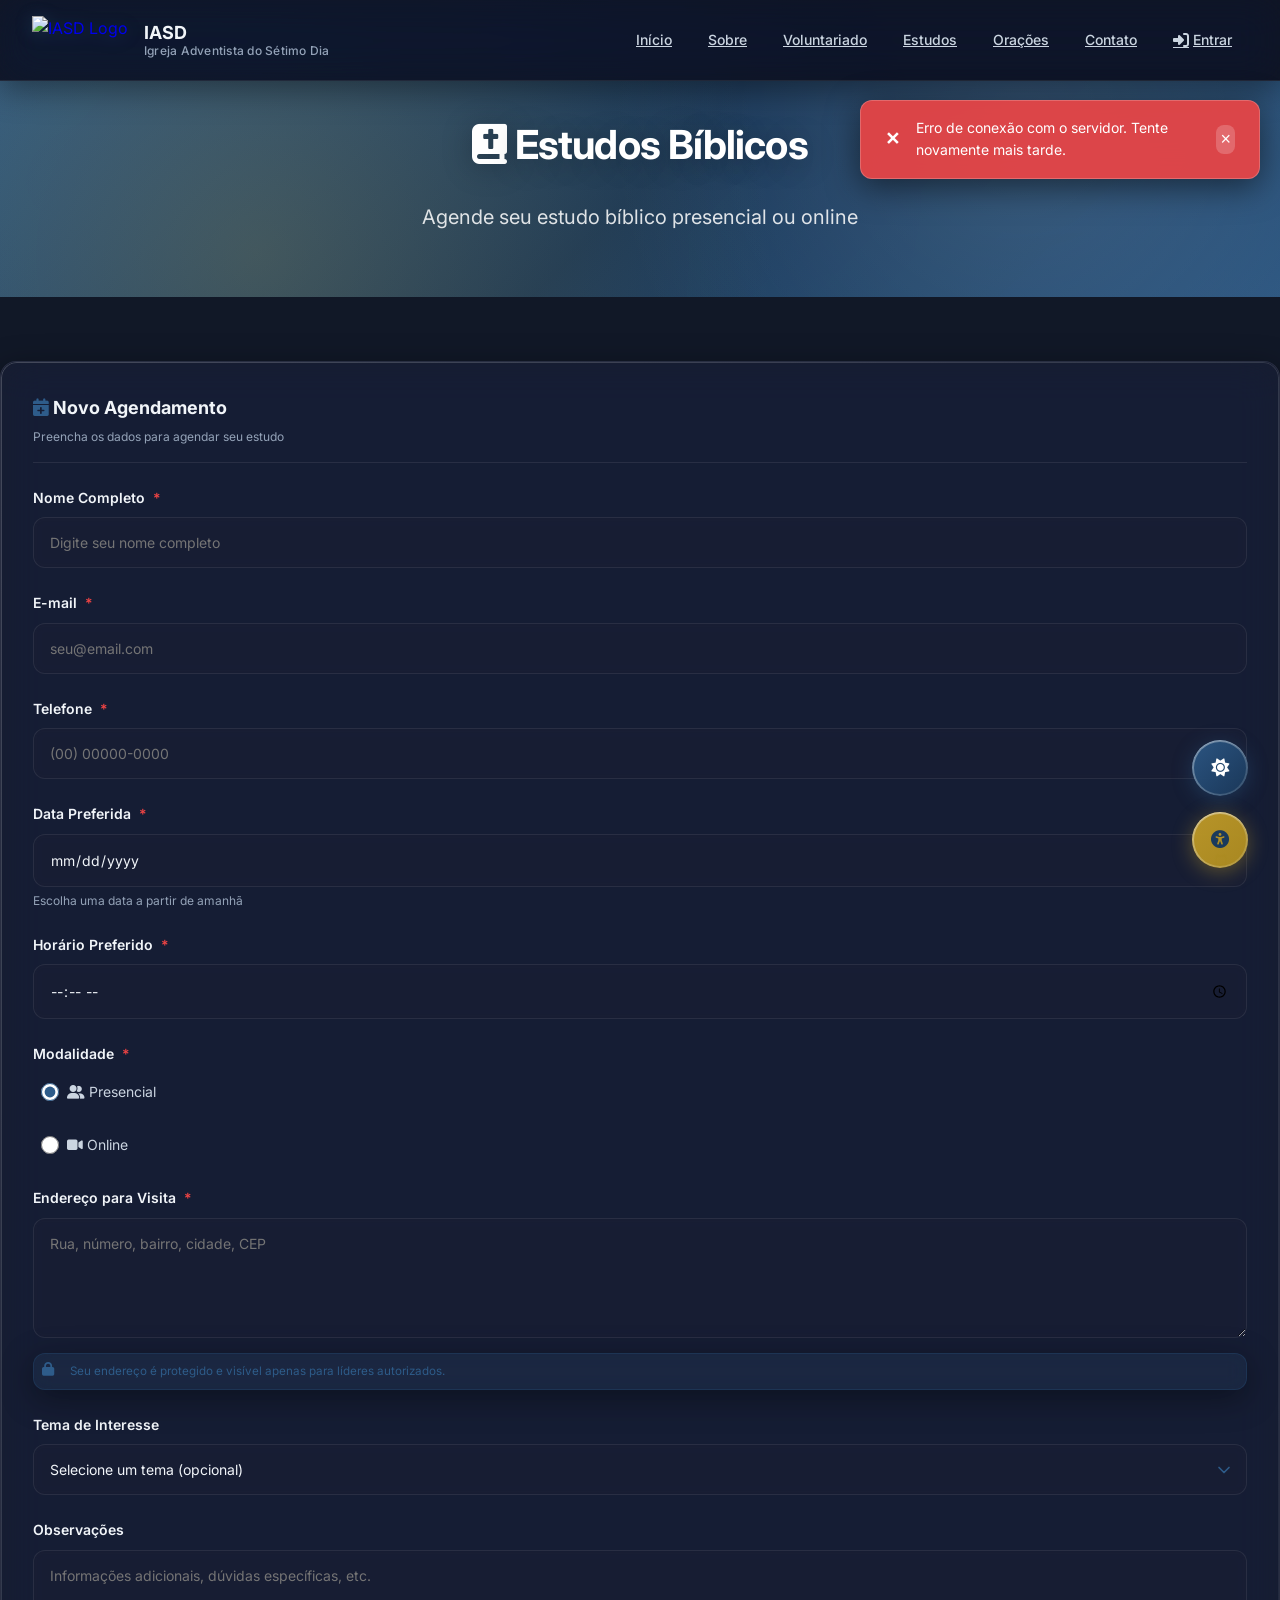
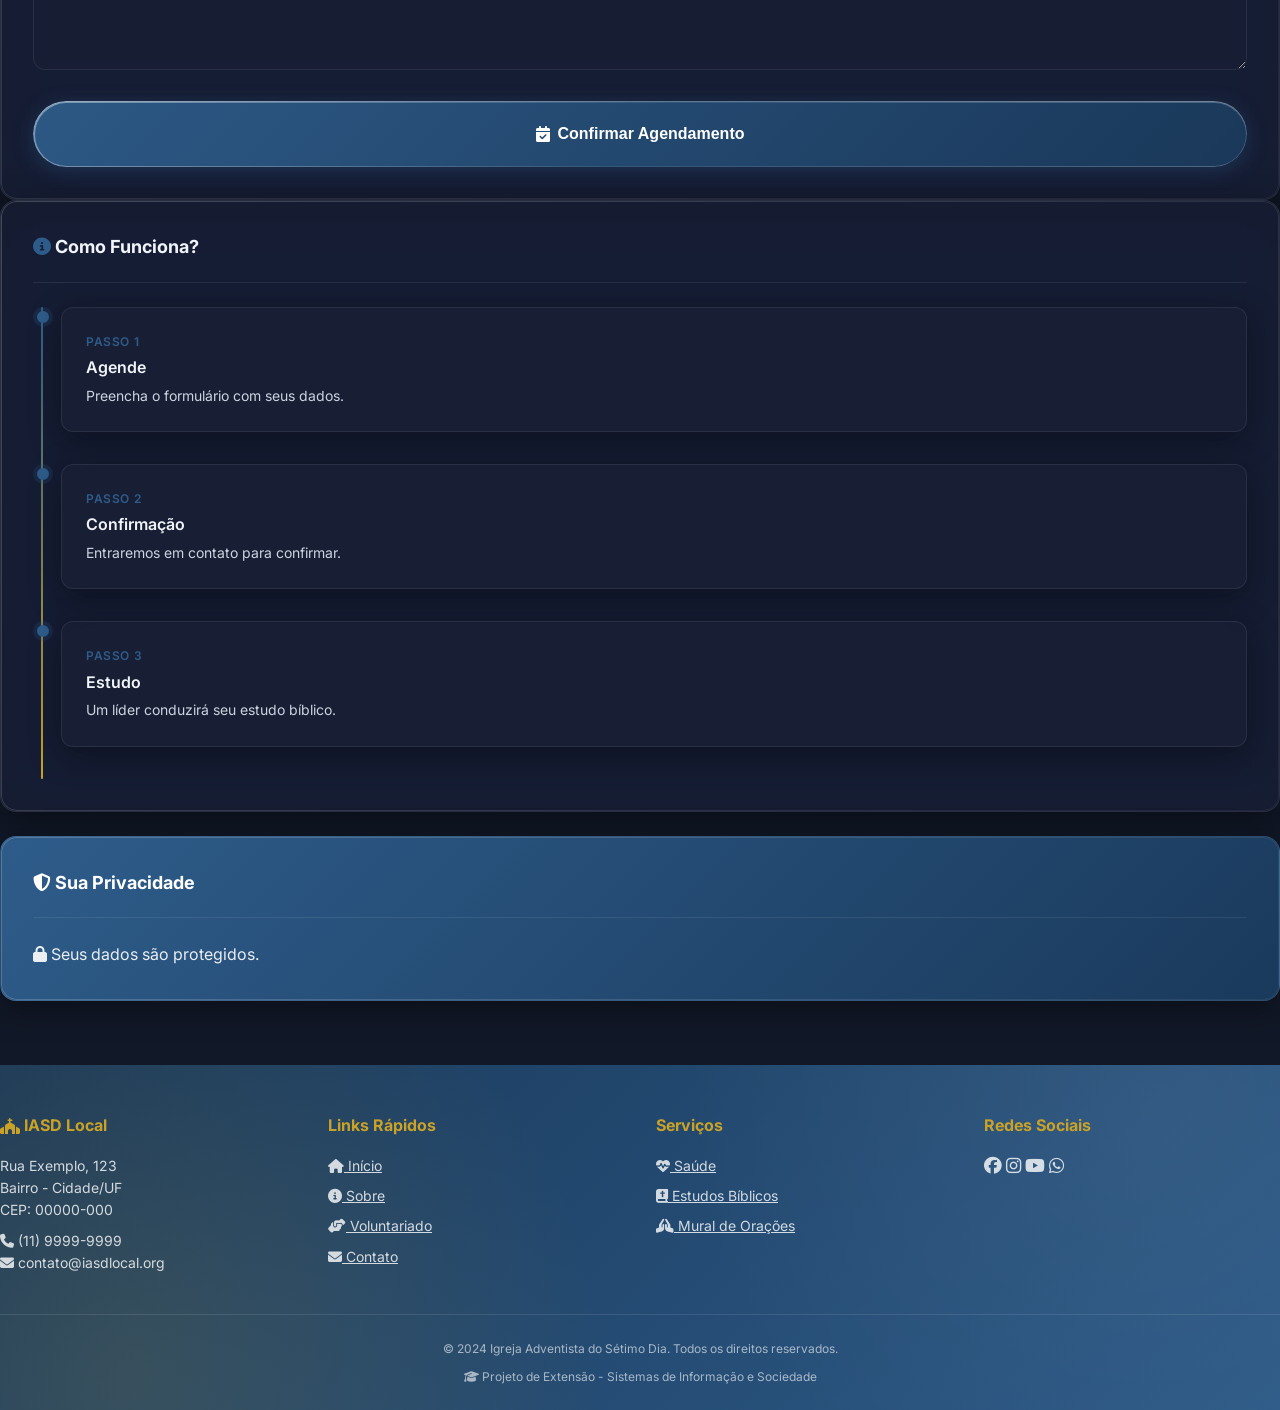
==== agendamento.html @ 2702ea62 "IASDS - Beta v2" ====
<!DOCTYPE html>
<html lang="pt-BR">
<head>
    <meta charset="UTF-8">
    <meta name="viewport" content="width=device-width, initial-scale=1.0">
    <meta name="description" content="Agende seu estudo bíblico na IASD. Escolha data, horário e modalidade (presencial ou online).">
    <title>Agendar Estudo Bíblico | Igreja Adventista do Sétimo Dia</title>
    
    <link rel="preconnect" href="https://fonts.googleapis.com">
    <link rel="preconnect" href="https://fonts.gstatic.com" crossorigin>
    <link href="https://fonts.googleapis.com/css2?family=Inter:wght@400;500;600;700&display=swap" rel="stylesheet">
    <link rel="icon" type="image/png" href="https://static.wikia.nocookie.net/logopedia/images/7/72/IASD_%281997%29.png">
    <link rel="stylesheet" href="css/style.css">
    <link rel="stylesheet" href="css/components.css">
    <link rel="stylesheet" href="https://cdnjs.cloudflare.com/ajax/libs/font-awesome/6.4.0/css/all.min.css">
    <script src="https://cdn.jsdelivr.net/npm/@supabase/supabase-js@2/dist/umd/supabase.min.js"></script>
</head>
<body>
    <!-- BOTÕES FLUTUANTES -->
    <div class="floating-buttons">
        <button class="floating-btn theme-toggle" id="themeToggle" onclick="toggleThemeManual()" data-tooltip="Alternar Tema">
            <i class="fas fa-moon"></i>
            <i class="fas fa-sun"></i>
        </button>
        <button class="floating-btn accessibility-toggle" id="accessibilityToggle" onclick="toggleAccessibility()" data-tooltip="Modo Acessibilidade">
            <i class="fas fa-universal-access"></i>
        </button>
    </div>

    <nav class="navbar" role="navigation" aria-label="Navegação principal">
        <div class="navbar-container">
            <a href="index.html" class="navbar-brand">
                <img src="https://static.wikia.nocookie.net/logopedia/images/7/72/IASD_%281997%29.png" alt="IASD Logo" class="navbar-logo" style="height: 48px; width: auto;">
                <div class="navbar-title">IASD<span>Igreja Adventista do Sétimo Dia</span></div>
            </a>
            <button class="navbar-toggle" onclick="toggleMenu()"><i class="fas fa-bars"></i></button>
            <ul class="navbar-nav" id="navbarNav">
                <li><a href="index.html" class="nav-link">Início</a></li>
                <li><a href="sobre.html" class="nav-link">Sobre</a></li>
                <li><a href="voluntariado.html" class="nav-link">Voluntariado</a></li>
                <li><a href="agendamento.html" class="nav-link">Estudos</a></li>
                <li><a href="oracoes.html" class="nav-link">Orações</a></li>
                <li><a href="contato.html" class="nav-link">Contato</a></li>
                <li id="nav-login"><a href="login.html" class="nav-link"><i class="fas fa-sign-in-alt"></i> Entrar</a></li>
                <li id="nav-user" style="display: none;"><a href="#" class="nav-link" onclick="signOut()"><i class="fas fa-sign-out-alt"></i> Sair</a></li>
            </ul>
        </div>
    </nav>

    <header class="hero" style="padding: var(--spacing-xl) 0;">
        <div class="hero-content">
            <h1 class="hero-title"><i class="fas fa-book-bible"></i> Estudos Bíblicos</h1>
            <p class="hero-subtitle">Agende seu estudo bíblico presencial ou online</p>
        </div>
    </header>

    <section class="section section-alt">
        <div class="container">
            <div class="grid grid-2" style="gap: var(--spacing-2xl);">
                <div class="card">
                    <div class="card-header">
                        <h2 class="card-title"><i class="fas fa-calendar-plus text-primary"></i> Novo Agendamento</h2>
                        <p class="card-subtitle">Preencha os dados para agendar seu estudo</p>
                    </div>
                    <form id="form-agendamento" onsubmit="submitAgendamento(event)">
                        <div class="form-group">
                            <label class="form-label" for="agendamento-nome">Nome Completo <span class="required">*</span></label>
                            <input type="text" id="agendamento-nome" class="form-input" required placeholder="Digite seu nome completo">
                        </div>
                        <div class="form-group">
                            <label class="form-label" for="agendamento-email">E-mail <span class="required">*</span></label>
                            <input type="email" id="agendamento-email" class="form-input" required placeholder="seu@email.com">
                        </div>
                        <div class="form-group">
                            <label class="form-label" for="agendamento-telefone">Telefone <span class="required">*</span></label>
                            <input type="tel" id="agendamento-telefone" class="form-input" required placeholder="(00) 00000-0000" maxlength="15" oninput="this.value = maskTelefone(this.value)">
                        </div>
                        <div class="form-group">
                            <label class="form-label" for="agendamento-data">Data Preferida <span class="required">*</span></label>
                            <input type="date" id="agendamento-data" class="form-input" required>
                            <p class="form-hint">Escolha uma data a partir de amanhã</p>
                        </div>
                        <div class="form-group">
                            <label class="form-label" for="agendamento-horario">Horário Preferido <span class="required">*</span></label>
                            <input type="time" id="agendamento-horario" class="form-input" required>
                        </div>
                        <div class="form-group">
                            <label class="form-label">Modalidade <span class="required">*</span></label>
                            <div class="radio-group radio-group-horizontal">
                                <label class="form-check">
                                    <input type="radio" name="modalidade" value="presencial" class="form-check-input" checked onchange="toggleModalidadeFields()">
                                    <span class="form-check-label"><i class="fas fa-user-friends"></i> Presencial</span>
                                </label>
                                <label class="form-check">
                                    <input type="radio" name="modalidade" value="online" class="form-check-input" onchange="toggleModalidadeFields()">
                                    <span class="form-check-label"><i class="fas fa-video"></i> Online</span>
                                </label>
                            </div>
                        </div>
                        <div id="endereco-field" class="form-group">
                            <label class="form-label" for="agendamento-endereco">Endereço para Visita <span class="required">*</span></label>
                            <textarea id="agendamento-endereco" class="form-textarea" rows="2" placeholder="Rua, número, bairro, cidade, CEP"></textarea>
                            <div class="alert alert-info mt-sm" style="padding: var(--spacing-sm);">
                                <i class="fas fa-lock"></i>
                                <small>Seu endereço é protegido e visível apenas para líderes autorizados.</small>
                            </div>
                        </div>
                        <div id="link-field" class="form-group" style="display: none;">
                            <label class="form-label" for="agendamento-link">Link da Reunião (opcional)</label>
                            <input type="url" id="agendamento-link" class="form-input" placeholder="https://meet.google.com/...">
                            <p class="form-hint">Se não informar, enviaremos o link após confirmar.</p>
                        </div>
                        <div class="form-group">
                            <label class="form-label" for="agendamento-tema">Tema de Interesse</label>
                            <select id="agendamento-tema" class="form-select">
                                <option value="">Selecione um tema (opcional)</option>
                                <option value="profecias">Profecias Bíblicas</option>
                                <option value="vida-jesus">Vida de Jesus</option>
                                <option value="salvacao">Plano de Salvação</option>
                                <option value="santuario">O Santuário</option>
                                <option value="segunda-venida">Segunda Vinda de Cristo</option>
                                <option value="sabado">O Sábado</option>
                                <option value="batismo">Batismo</option>
                                <option value="outro">Outro tema</option>
                            </select>
                        </div>
                        <div class="form-group">
                            <label class="form-label" for="agendamento-observacoes">Observações</label>
                            <textarea id="agendamento-observacoes" class="form-textarea" rows="2" placeholder="Informações adicionais, dúvidas específicas, etc."></textarea>
                        </div>
                        <button type="submit" class="btn btn-primary btn-lg" style="width: 100%;">
                            <i class="fas fa-calendar-check"></i> Confirmar Agendamento
                        </button>
                    </form>
                </div>
                
                <div>
                    <div class="card mb-lg">
                        <div class="card-header">
                            <h3 class="card-title"><i class="fas fa-info-circle text-primary"></i> Como Funciona?</h3>
                        </div>
                        <div class="timeline">
                            <div class="timeline-item active">
                                <div class="timeline-content">
                                    <div class="timeline-date">Passo 1</div>
                                    <h4 class="timeline-title">Agende</h4>
                                    <p class="timeline-description">Preencha o formulário com seus dados.</p>
                                </div>
                            </div>
                            <div class="timeline-item active">
                                <div class="timeline-content">
                                    <div class="timeline-date">Passo 2</div>
                                    <h4 class="timeline-title">Confirmação</h4>
                                    <p class="timeline-description">Entraremos em contato para confirmar.</p>
                                </div>
                            </div>
                            <div class="timeline-item active">
                                <div class="timeline-content">
                                    <div class="timeline-date">Passo 3</div>
                                    <h4 class="timeline-title">Estudo</h4>
                                    <p class="timeline-description">Um líder conduzirá seu estudo bíblico.</p>
                                </div>
                            </div>
                        </div>
                    </div>
                    
                    <div class="card" style="background: linear-gradient(135deg, var(--iasd-primary), var(--iasd-secondary)); color: white;">
                        <div class="card-header">
                            <h3 class="card-title" style="color: white;"><i class="fas fa-shield-alt"></i> Sua Privacidade</h3>
                        </div>
                        <p style="color: rgba(255,255,255,0.9);"><i class="fas fa-lock"></i> Seus dados são protegidos.</p>
                    </div>
                </div>
            </div>
        </div>
    </section>

    <footer class="footer">
        <div class="container">
            <div class="footer-content">
                <div class="footer-section">
                    <h4><i class="fas fa-church"></i> IASD Local</h4>
                    <p>Rua Exemplo, 123<br>Bairro - Cidade/UF<br>CEP: 00000-000</p>
                    <p><i class="fas fa-phone"></i> (11) 9999-9999<br><i class="fas fa-envelope"></i> contato@iasdlocal.org</p>
                </div>
                <div class="footer-section">
                    <h4>Links Rápidos</h4>
                    <p><a href="index.html"><i class="fas fa-home"></i> Início</a></p>
                    <p><a href="sobre.html"><i class="fas fa-info-circle"></i> Sobre</a></p>
                    <p><a href="voluntariado.html"><i class="fas fa-hands-helping"></i> Voluntariado</a></p>
                    <p><a href="contato.html"><i class="fas fa-envelope"></i> Contato</a></p>
                </div>
                <div class="footer-section">
                    <h4>Serviços</h4>
                    <p><a href="voluntariado.html#saude"><i class="fas fa-heartbeat"></i> Saúde</a></p>
                    <p><a href="agendamento.html"><i class="fas fa-book-bible"></i> Estudos Bíblicos</a></p>
                    <p><a href="oracoes.html"><i class="fas fa-praying-hands"></i> Mural de Orações</a></p>
                </div>
                <div class="footer-section">
                    <h4>Redes Sociais</h4>
                    <p>
                        <a href="#" aria-label="Facebook"><i class="fab fa-facebook fa-lg"></i></a>
                        <a href="#" aria-label="Instagram"><i class="fab fa-instagram fa-lg"></i></a>
                        <a href="#" aria-label="YouTube"><i class="fab fa-youtube fa-lg"></i></a>
                        <a href="#" aria-label="WhatsApp"><i class="fab fa-whatsapp fa-lg"></i></a>
                    </p>
                </div>
            </div>
            <div class="footer-bottom">
                <p>&copy; 2024 Igreja Adventista do Sétimo Dia. Todos os direitos reservados.</p>
                <p style="margin-top: var(--spacing-sm);"><i class="fas fa-graduation-cap"></i> Projeto de Extensão - Sistemas de Informação e Sociedade</p>
            </div>
        </div>
    </footer>

    <script src="js/supabase-client.js"></script>
    <script>
        const RECIFE_LAT = -8.0476;
        
        function getSunTimes(date = new Date()) {
            const dayOfYear = Math.floor((date - new Date(date.getFullYear(), 0, 0)) / 1000 / 60 / 60 / 24);
            const declination = 23.45 * Math.sin((360 * (284 + dayOfYear) / 365) * Math.PI / 180);
            const hourAngle = Math.acos(-Math.tan(RECIFE_LAT * Math.PI / 180) * Math.tan(declination * Math.PI / 180));
            const sunriseUTC = 12 - (hourAngle * 180 / Math.PI) / 15;
            const sunsetUTC = 12 + (hourAngle * 180 / Math.PI) / 15;
            const sunrise = new Date(date);
            sunrise.setHours(sunriseUTC - 3, 0, 0, 0);
            const sunset = new Date(date);
            sunset.setHours(sunsetUTC - 3, 0, 0, 0);
            return { sunrise, sunset };
        }
        
        function isNightInRecife() {
            const now = new Date();
            const { sunrise, sunset } = getSunTimes(now);
            const sunriseMargin = new Date(sunrise.getTime() - 30 * 60000);
            const sunsetMargin = new Date(sunset.getTime() + 30 * 60000);
            return now < sunriseMargin || now > sunsetMargin;
        }
        
        function applyTheme(theme) {
            if (theme === 'dark') {
                document.documentElement.setAttribute('data-theme', 'dark');
            } else {
                document.documentElement.removeAttribute('data-theme');
            }
        }
        
        function checkAutoTheme() {
            const savedTheme = localStorage.getItem('theme');
            const manualOverride = localStorage.getItem('themeManualOverride');
            if (!manualOverride || manualOverride === 'false') {
                applyTheme(isNightInRecife() ? 'dark' : 'light');
            } else {
                applyTheme(savedTheme);
            }
        }
        
        function toggleThemeManual() {
            const currentTheme = document.documentElement.getAttribute('data-theme');
            const newTheme = currentTheme === 'dark' ? 'light' : 'dark';
            applyTheme(newTheme);
            localStorage.setItem('theme', newTheme);
            localStorage.setItem('themeManualOverride', 'true');
            showNotification(`Tema ${newTheme === 'dark' ? 'escuro' : 'claro'} ativado`, 'info');
        }
        
        function toggleAccessibility() {
            const body = document.body;
            const btn = document.getElementById('accessibilityToggle');
            const isEnabled = body.classList.toggle('accessibility-mode');
            localStorage.setItem('accessibilityMode', isEnabled ? 'enabled' : 'disabled');
            if (isEnabled) {
                btn.classList.add('active');
                btn.setAttribute('data-tooltip', 'Desativar Acessibilidade');
                showNotification('Modo de acessibilidade ativado!', 'success');
            } else {
                btn.classList.remove('active');
                btn.setAttribute('data-tooltip', 'Ativar Acessibilidade');
                showNotification('Modo de acessibilidade desativado.', 'info');
            }
        }
        
        function toggleMenu() {
            const nav = document.getElementById('navbarNav');
            nav.classList.toggle('active');
        }
        
        function toggleModalidadeFields() {
            const modalidade = document.querySelector('input[name="modalidade"]:checked').value;
            const enderecoField = document.getElementById('endereco-field');
            const linkField = document.getElementById('link-field');
            if (modalidade === 'presencial') {
                enderecoField.style.display = 'block';
                linkField.style.display = 'none';
                document.getElementById('agendamento-endereco').required = true;
            } else {
                enderecoField.style.display = 'none';
                linkField.style.display = 'block';
                document.getElementById('agendamento-endereco').required = false;
            }
        }
        
        document.addEventListener('DOMContentLoaded', () => {
            checkAutoTheme();
            setInterval(checkAutoTheme, 60000);
            if (localStorage.getItem('accessibilityMode') === 'enabled') {
                document.body.classList.add('accessibility-mode');
                document.getElementById('accessibilityToggle')?.classList.add('active');
            }
            const amanha = new Date();
            amanha.setDate(amanha.getDate() + 1);
            document.getElementById('agendamento-data').min = amanha.toISOString().split('T')[0];
            checkAuth();
        });
        
        async function checkAuth() {
            const user = await getCurrentUser();
            const loginLink = document.getElementById('nav-login');
            const userLink = document.getElementById('nav-user');
            if (user && loginLink && userLink) {
                loginLink.style.display = 'none';
                userLink.style.display = 'block';
            }
        }
        
        async function submitAgendamento(event) {
            event.preventDefault();
            const submitBtn = event.target.querySelector('button[type="submit"]');
            submitBtn.disabled = true;
            submitBtn.innerHTML = '<span class="loading"></span> Enviando...';
            const modalidade = document.querySelector('input[name="modalidade"]:checked').value;
            const agendamentoData = {
                dataPreferida: document.getElementById('agendamento-data').value,
                horarioPreferido: document.getElementById('agendamento-horario').value,
                modalidade: modalidade,
                enderecoPresencial: modalidade === 'presencial' ? document.getElementById('agendamento-endereco').value : null,
                linkOnline: modalidade === 'online' ? document.getElementById('agendamento-link').value : null,
                temaInteresse: document.getElementById('agendamento-tema').value,
                observacoes: document.getElementById('agendamento-observacoes').value
            };
            try {
                const resultado = await agendarEstudo(agendamentoData);
                if (resultado.success) {
                    showNotification('Agendamento realizado com sucesso!', 'success');
                    event.target.reset();
                } else {
                    throw new Error(resultado.error);
                }
            } catch (error) {
                showNotification('Erro ao realizar agendamento. Tente novamente.', 'error');
            } finally {
                submitBtn.disabled = false;
                submitBtn.innerHTML = '<i class="fas fa-calendar-check"></i> Confirmar Agendamento';
            }
        }
    </script>
</body>
</html>
---- css/style.css ----
/* ============================================================
   IASD - DESIGN SYSTEM 2024
   Glassmorphism Premium + Modo Noturno Automático (Recife)
   ============================================================ */

/* ============================================================
   1. VARIÁVEIS CSS - TEMA CLARO (PADRÃO)
   ============================================================ */

:root {
    /* Cores IASD Base */
    --iasd-primary: #2E5C8A;
    --iasd-primary-rgb: 46, 92, 138;
    --iasd-secondary: #1A3A5C;
    --iasd-secondary-rgb: 26, 58, 92;
    --iasd-accent: #C9A227;
    --iasd-accent-rgb: 201, 162, 39;
    
    /* Cores de Status */
    --color-success: #10B981;
    --color-success-rgb: 16, 185, 129;
    --color-warning: #F59E0B;
    --color-warning-rgb: 245, 158, 11;
    --color-danger: #EF4444;
    --color-danger-rgb: 239, 68, 68;
    --color-info: #3B82F6;
    
    /* TEMA CLARO - Backgrounds */
    --bg-primary: #F0F4F8;
    --bg-secondary: #E8EEF4;
    --bg-tertiary: #FFFFFF;
    --bg-card: rgba(255, 255, 255, 0.65);
    --bg-glass: rgba(255, 255, 255, 0.25);
    --bg-glass-strong: rgba(255, 255, 255, 0.45);
    
    /* TEMA CLARO - Textos */
    --text-primary: #0F172A;
    --text-secondary: #334155;
    --text-muted: #64748B;
    --text-inverse: #FFFFFF;
    
    /* TEMA CLARO - Bordas */
    --border-light: rgba(255, 255, 255, 0.5);
    --border-medium: rgba(255, 255, 255, 0.3);
    --border-glow: rgba(46, 92, 138, 0.15);
    
    /* Glassmorphism */
    --glass-blur: 20px;
    --glass-saturation: 180%;
    --glass-shadow: 0 8px 32px rgba(0, 0, 0, 0.1);
    --glass-shadow-strong: 0 8px 32px rgba(0, 0, 0, 0.15);
    
    /* Tipografia */
    --font-base: 'Inter', -apple-system, BlinkMacSystemFont, 'Segoe UI', sans-serif;
    --font-size-xs: 0.75rem;
    --font-size-sm: 0.875rem;
    --font-size-base: 1rem;
    --font-size-lg: 1.125rem;
    --font-size-xl: 1.25rem;
    --font-size-2xl: 1.5rem;
    --font-size-3xl: 2rem;
    --font-size-4xl: 2.5rem;
    
    /* Espaçamento */
    --spacing-xs: 0.25rem;
    --spacing-sm: 0.5rem;
    --spacing-md: 1rem;
    --spacing-lg: 1.5rem;
    --spacing-xl: 2rem;
    --spacing-2xl: 3rem;
    --spacing-3xl: 4rem;
    
    /* Bordas */
    --radius-sm: 8px;
    --radius-md: 12px;
    --radius-lg: 16px;
    --radius-xl: 24px;
    --radius-full: 9999px;
    
    /* Transições */
    --transition-fast: 0.15s cubic-bezier(0.4, 0, 0.2, 1);
    --transition-normal: 0.3s cubic-bezier(0.4, 0, 0.2, 1);
    --transition-slow: 0.5s cubic-bezier(0.4, 0, 0.2, 1);
    
    /* Z-index */
    --z-navbar: 100;
    --z-modal: 200;
    --z-toast: 300;
    --z-floating: 400;
}

/* ============================================================
   2. TEMA ESCURO (MODO NOTURNO)
   ============================================================ */

[data-theme="dark"] {
    /* TEMA ESCURO - Backgrounds */
    --bg-primary: #0A0F1A;
    --bg-secondary: #111827;
    --bg-tertiary: #1A2035;
    --bg-card: rgba(26, 32, 53, 0.7);
    --bg-glass: rgba(26, 32, 53, 0.4);
    --bg-glass-strong: rgba(26, 32, 53, 0.6);
    
    /* TEMA ESCURO - Textos */
    --text-primary: #F1F5F9;
    --text-secondary: #CBD5E1;
    --text-muted: #94A3B8;
    --text-inverse: #0F172A;
    
    /* TEMA ESCURO - Bordas */
    --border-light: rgba(255, 255, 255, 0.08);
    --border-medium: rgba(255, 255, 255, 0.05);
    --border-glow: rgba(46, 92, 138, 0.3);
    
    /* Glassmorphism Dark */
    --glass-shadow: 0 8px 32px rgba(0, 0, 0, 0.4);
    --glass-shadow-strong: 0 8px 32px rgba(0, 0, 0, 0.5);
}

/* ============================================================
   3. MODO ACESSIBILIDADE
   ============================================================ */

body.accessibility-mode {
    --font-size-xs: 1rem;
    --font-size-sm: 1.125rem;
    --font-size-base: 1.25rem;
    --font-size-lg: 1.5rem;
    --font-size-xl: 1.875rem;
    --font-size-2xl: 2.25rem;
    --font-size-3xl: 3rem;
    --font-size-4xl: 3.75rem;
    
    --spacing-xs: 0.5rem;
    --spacing-sm: 0.75rem;
    --spacing-md: 1.25rem;
    --spacing-lg: 2rem;
    --spacing-xl: 2.5rem;
    --spacing-2xl: 3.5rem;
    --spacing-3xl: 5rem;
}

/* ============================================================
   4. RESET E BASE
   ============================================================ */

*, *::before, *::after {
    box-sizing: border-box;
    margin: 0;
    padding: 0;
}

html {
    font-size: 16px;
    scroll-behavior: smooth;
}

body {
    font-family: var(--font-base);
    font-size: var(--font-size-base);
    line-height: 1.6;
    color: var(--text-primary);
    background: var(--bg-primary);
    min-height: 100vh;
    transition: background-color var(--transition-slow), color var(--transition-slow);
    overflow-x: hidden;
}

/* Background gradiente sutil */
body::before {
    content: '';
    position: fixed;
    inset: 0;
    background: 
        radial-gradient(ellipse at 10% 20%, rgba(var(--iasd-primary-rgb), 0.08) 0%, transparent 50%),
        radial-gradient(ellipse at 90% 80%, rgba(var(--iasd-accent-rgb), 0.05) 0%, transparent 50%);
    pointer-events: none;
    z-index: -1;
}

/* ============================================================
   5. BOTÕES FLUTUANTES (ACESSIBILIDADE + TEMA)
   ============================================================ */

.floating-buttons {
    position: fixed;
    bottom: 2rem;
    right: 2rem;
    display: flex;
    flex-direction: column;
    gap: var(--spacing-md);
    z-index: var(--z-floating);
}

.floating-btn {
    width: 56px;
    height: 56px;
    border-radius: var(--radius-full);
    border: none;
    cursor: pointer;
    display: flex;
    align-items: center;
    justify-content: center;
    font-size: var(--font-size-lg);
    transition: all var(--transition-normal);
    position: relative;
    backdrop-filter: blur(var(--glass-blur));
    -webkit-backdrop-filter: blur(var(--glass-blur));
}

.floating-btn::before {
    content: '';
    position: absolute;
    inset: 0;
    border-radius: var(--radius-full);
    padding: 2px;
    background: linear-gradient(135deg, rgba(255,255,255,0.4), rgba(255,255,255,0.1));
    -webkit-mask: linear-gradient(#fff 0 0) content-box, linear-gradient(#fff 0 0);
    mask: linear-gradient(#fff 0 0) content-box, linear-gradient(#fff 0 0);
    -webkit-mask-composite: xor;
    mask-composite: exclude;
}

.floating-btn:hover {
    transform: translateY(-4px) scale(1.05);
}

.floating-btn:active {
    transform: translateY(-2px) scale(0.98);
}

/* Botão de Tema */
.theme-toggle {
    background: linear-gradient(135deg, 
        rgba(var(--iasd-primary-rgb), 0.9), 
        rgba(var(--iasd-secondary-rgb), 0.9));
    color: white;
    box-shadow: 0 4px 20px rgba(var(--iasd-primary-rgb), 0.4),
                inset 0 1px 0 rgba(255,255,255,0.2);
}

.theme-toggle:hover {
    box-shadow: 0 6px 30px rgba(var(--iasd-primary-rgb), 0.5),
                inset 0 1px 0 rgba(255,255,255,0.3);
}

.theme-toggle .fa-sun {
    display: none;
}

[data-theme="dark"] .theme-toggle .fa-moon {
    display: none;
}

[data-theme="dark"] .theme-toggle .fa-sun {
    display: block;
}

/* Botão de Acessibilidade */
.accessibility-toggle {
    background: linear-gradient(135deg, 
        rgba(var(--iasd-accent-rgb), 0.9), 
        rgba(184, 148, 31, 0.9));
    color: var(--iasd-secondary);
    box-shadow: 0 4px 20px rgba(var(--iasd-accent-rgb), 0.4),
                inset 0 1px 0 rgba(255,255,255,0.3);
}

.accessibility-toggle:hover {
    box-shadow: 0 6px 30px rgba(var(--iasd-accent-rgb), 0.5),
                inset 0 1px 0 rgba(255,255,255,0.4);
}

.accessibility-toggle.active {
    background: linear-gradient(135deg, #10B981, #059669);
    color: white;
}

/* Tooltip */
.floating-btn::after {
    content: attr(data-tooltip);
    position: absolute;
    right: calc(100% + 12px);
    top: 50%;
    transform: translateY(-50%) translateX(10px);
    padding: var(--spacing-sm) var(--spacing-md);
    background: var(--bg-glass-strong);
    backdrop-filter: blur(var(--glass-blur));
    color: var(--text-primary);
    font-size: var(--font-size-xs);
    font-weight: 500;
    white-space: nowrap;
    border-radius: var(--radius-md);
    border: 1px solid var(--border-light);
    opacity: 0;
    visibility: hidden;
    transition: all var(--transition-fast);
    box-shadow: var(--glass-shadow);
}

.floating-btn:hover::after {
    opacity: 1;
    visibility: visible;
    transform: translateY(-50%) translateX(0);
}

/* ============================================================
   6. NAVEGAÇÃO GLASSMORPHISM
   ============================================================ */

.navbar {
    position: sticky;
    top: 0;
    z-index: var(--z-navbar);
    background: var(--bg-glass);
    backdrop-filter: blur(var(--glass-blur)) saturate(var(--glass-saturation));
    -webkit-backdrop-filter: blur(var(--glass-blur)) saturate(var(--glass-saturation));
    border-bottom: 1px solid var(--border-light);
    box-shadow: var(--glass-shadow);
    transition: all var(--transition-normal);
}

.navbar-container {
    display: flex;
    align-items: center;
    justify-content: space-between;
    padding: var(--spacing-md) var(--spacing-xl);
    max-width: 1400px;
    margin: 0 auto;
}

.navbar-brand {
    display: flex;
    align-items: center;
    gap: var(--spacing-md);
    text-decoration: none;
}

.navbar-logo {
    height: 48px;
    width: auto;
    filter: drop-shadow(0 2px 8px rgba(var(--iasd-primary-rgb), 0.3));
    transition: transform var(--transition-fast);
}

.navbar-brand:hover .navbar-logo {
    transform: scale(1.05);
}

.navbar-title {
    font-size: var(--font-size-lg);
    font-weight: 700;
    color: var(--text-primary);
    line-height: 1.2;
}

.navbar-title span {
    display: block;
    font-size: var(--font-size-xs);
    font-weight: 500;
    color: var(--text-muted);
    letter-spacing: 0.02em;
}

.navbar-nav {
    display: flex;
    align-items: center;
    gap: var(--spacing-xs);
    list-style: none;
}

.nav-link {
    display: flex;
    align-items: center;
    gap: var(--spacing-xs);
    padding: var(--spacing-sm) var(--spacing-md);
    font-size: var(--font-size-sm);
    font-weight: 500;
    color: var(--text-secondary);
    border-radius: var(--radius-full);
    transition: all var(--transition-fast);
    position: relative;
    overflow: hidden;
}

.nav-link::before {
    content: '';
    position: absolute;
    inset: 0;
    background: linear-gradient(135deg, 
        rgba(var(--iasd-primary-rgb), 0.1), 
        rgba(var(--iasd-primary-rgb), 0.05));
    opacity: 0;
    transition: opacity var(--transition-fast);
    border-radius: var(--radius-full);
}

.nav-link:hover,
.nav-link.active {
    color: var(--iasd-primary);
}

.nav-link:hover::before,
.nav-link.active::before {
    opacity: 1;
}

.nav-link i {
    font-size: var(--font-size-base);
}

/* Menu Mobile */
.navbar-toggle {
    display: none;
    width: 44px;
    height: 44px;
    background: var(--bg-glass-strong);
    border: 1px solid var(--border-light);
    border-radius: var(--radius-md);
    font-size: var(--font-size-lg);
    color: var(--text-primary);
    cursor: pointer;
    backdrop-filter: blur(var(--glass-blur));
    transition: all var(--transition-fast);
}

.navbar-toggle:hover {
    background: rgba(var(--iasd-primary-rgb), 0.1);
    border-color: rgba(var(--iasd-primary-rgb), 0.2);
}

@media (max-width: 992px) {
    .navbar-toggle {
        display: flex;
        align-items: center;
        justify-content: center;
    }
    
    .navbar-nav {
        position: absolute;
        top: 100%;
        left: 0;
        right: 0;
        background: var(--bg-glass-strong);
        backdrop-filter: blur(var(--glass-blur)) saturate(var(--glass-saturation));
        flex-direction: column;
        padding: var(--spacing-md);
        gap: var(--spacing-xs);
        box-shadow: var(--glass-shadow-strong);
        display: none;
        border-top: 1px solid var(--border-light);
    }
    
    .navbar-nav.active {
        display: flex;
    }
    
    .nav-link {
        width: 100%;
        padding: var(--spacing-md);
    }
}

/* ============================================================
   7. HERO SECTION GLASSMORPHISM
   ============================================================ */

.hero {
    position: relative;
    padding: var(--spacing-3xl) 0;
    text-align: center;
    overflow: hidden;
    background: linear-gradient(135deg, 
        rgba(var(--iasd-primary-rgb), 0.95) 0%, 
        rgba(var(--iasd-secondary-rgb), 0.95) 50%,
        rgba(var(--iasd-primary-rgb), 0.9) 100%);
}

.hero::before {
    content: '';
    position: absolute;
    inset: 0;
    background: 
        radial-gradient(circle at 20% 80%, rgba(var(--iasd-accent-rgb), 0.2) 0%, transparent 50%),
        radial-gradient(circle at 80% 20%, rgba(255, 255, 255, 0.1) 0%, transparent 40%);
    pointer-events: none;
}

.hero-content {
    position: relative;
    z-index: 1;
    max-width: 900px;
    margin: 0 auto;
    padding: 0 var(--spacing-lg);
}

.hero-title {
    font-size: var(--font-size-4xl);
    color: white;
    margin-bottom: var(--spacing-lg);
    text-shadow: 0 4px 30px rgba(0, 0, 0, 0.3);
    letter-spacing: -0.02em;
}

.hero-subtitle {
    font-size: var(--font-size-xl);
    color: rgba(255, 255, 255, 0.85);
    margin-bottom: var(--spacing-xl);
    max-width: 600px;
    margin-left: auto;
    margin-right: auto;
}

.hero-actions {
    display: flex;
    flex-wrap: wrap;
    justify-content: center;
    gap: var(--spacing-md);
}

/* ============================================================
   8. BOTÕES MODERNOS 2024 - GLASSMORPHISM
   ============================================================ */

.btn {
    display: inline-flex;
    align-items: center;
    justify-content: center;
    gap: var(--spacing-sm);
    padding: var(--spacing-md) var(--spacing-xl);
    font-size: var(--font-size-sm);
    font-weight: 600;
    text-decoration: none;
    border: none;
    border-radius: var(--radius-full);
    cursor: pointer;
    transition: all var(--transition-normal);
    position: relative;
    overflow: hidden;
    backdrop-filter: blur(10px);
    -webkit-backdrop-filter: blur(10px);
}

/* Efeito de brilho nos botões */
.btn::before {
    content: '';
    position: absolute;
    inset: 0;
    border-radius: var(--radius-full);
    padding: 1.5px;
    background: linear-gradient(135deg, 
        rgba(255, 255, 255, 0.5), 
        rgba(255, 255, 255, 0.1),
        rgba(255, 255, 255, 0.3));
    -webkit-mask: linear-gradient(#fff 0 0) content-box, linear-gradient(#fff 0 0);
    mask: linear-gradient(#fff 0 0) content-box, linear-gradient(#fff 0 0);
    -webkit-mask-composite: xor;
    mask-composite: exclude;
    opacity: 0.8;
}

.btn::after {
    content: '';
    position: absolute;
    top: 0;
    left: -100%;
    width: 100%;
    height: 100%;
    background: linear-gradient(90deg, 
        transparent, 
        rgba(255, 255, 255, 0.3), 
        transparent);
    transition: left 0.6s ease;
}

.btn:hover::after {
    left: 100%;
}

.btn:hover {
    transform: translateY(-3px);
}

.btn:active {
    transform: translateY(-1px);
}

/* Botão Primário */
.btn-primary {
    background: linear-gradient(135deg, 
        rgba(var(--iasd-primary-rgb), 0.95), 
        rgba(var(--iasd-secondary-rgb), 0.95));
    color: white;
    box-shadow: 
        0 4px 20px rgba(var(--iasd-primary-rgb), 0.35),
        inset 0 1px 0 rgba(255, 255, 255, 0.2);
}

.btn-primary:hover {
    box-shadow: 
        0 8px 30px rgba(var(--iasd-primary-rgb), 0.45),
        inset 0 1px 0 rgba(255, 255, 255, 0.3);
    color: white;
}

/* Botão Secundário (Glass) */
.btn-secondary {
    background: var(--bg-glass-strong);
    color: var(--text-primary);
    box-shadow: 
        var(--glass-shadow),
        inset 0 1px 0 var(--border-light);
}

.btn-secondary:hover {
    background: var(--bg-card);
    box-shadow: var(--glass-shadow-strong);
}

/* Botão Accent */
.btn-accent {
    background: linear-gradient(135deg, 
        rgba(var(--iasd-accent-rgb), 0.95), 
        rgba(184, 148, 31, 0.95));
    color: var(--iasd-secondary);
    box-shadow: 
        0 4px 20px rgba(var(--iasd-accent-rgb), 0.35),
        inset 0 1px 0 rgba(255, 255, 255, 0.3);
}

.btn-accent:hover {
    box-shadow: 
        0 8px 30px rgba(var(--iasd-accent-rgb), 0.45),
        inset 0 1px 0 rgba(255, 255, 255, 0.4);
    color: var(--iasd-secondary);
}

/* Botão Outline Glass */
.btn-outline {
    background: transparent;
    color: var(--iasd-primary);
    border: 1.5px solid rgba(var(--iasd-primary-rgb), 0.3);
}

.btn-outline::before {
    display: none;
}

.btn-outline:hover {
    background: rgba(var(--iasd-primary-rgb), 0.1);
    border-color: rgba(var(--iasd-primary-rgb), 0.5);
}

/* Tamanhos */
.btn-lg {
    padding: var(--spacing-lg) var(--spacing-2xl);
    font-size: var(--font-size-base);
}

.btn-sm {
    padding: var(--spacing-sm) var(--spacing-md);
    font-size: var(--font-size-xs);
}

/* Estado desabilitado */
.btn:disabled,
.btn.disabled {
    opacity: 0.5;
    cursor: not-allowed;
    transform: none;
}

/* ============================================================
   9. SEÇÕES
   ============================================================ */

.section {
    padding: var(--spacing-3xl) 0;
    position: relative;
}

.section-header {
    text-align: center;
    margin-bottom: var(--spacing-2xl);
}

.section-title {
    font-size: var(--font-size-3xl);
    color: var(--text-primary);
    margin-bottom: var(--spacing-sm);
    position: relative;
    display: inline-block;
}

.section-title::after {
    content: '';
    position: absolute;
    bottom: -8px;
    left: 50%;
    transform: translateX(-50%);
    width: 50px;
    height: 3px;
    background: linear-gradient(90deg, var(--iasd-primary), var(--iasd-accent));
    border-radius: var(--radius-full);
}

.section-subtitle {
    font-size: var(--font-size-base);
    color: var(--text-muted);
    max-width: 600px;
    margin: var(--spacing-md) auto 0;
}

.section-alt {
    background: var(--bg-secondary);
}

/* ============================================================
   10. CARDS GLASSMORPHISM PREMIUM
   ============================================================ */

.card {
    background: var(--bg-card);
    backdrop-filter: blur(var(--glass-blur)) saturate(var(--glass-saturation));
    -webkit-backdrop-filter: blur(var(--glass-blur)) saturate(var(--glass-saturation));
    border: 1px solid var(--border-light);
    border-radius: var(--radius-lg);
    padding: var(--spacing-xl);
    box-shadow: var(--glass-shadow);
    transition: all var(--transition-normal);
    position: relative;
    overflow: hidden;
}

/* Borda brilhante no hover */
.card::before {
    content: '';
    position: absolute;
    inset: 0;
    border-radius: var(--radius-lg);
    padding: 1px;
    background: linear-gradient(135deg, 
        rgba(255, 255, 255, 0.4), 
        rgba(255, 255, 255, 0.1));
    -webkit-mask: linear-gradient(#fff 0 0) content-box, linear-gradient(#fff 0 0);
    mask: linear-gradient(#fff 0 0) content-box, linear-gradient(#fff 0 0);
    -webkit-mask-composite: xor;
    mask-composite: exclude;
    opacity: 0.5;
    transition: opacity var(--transition-normal);
}

.card:hover {
    transform: translateY(-6px);
    box-shadow: var(--glass-shadow-strong);
}

.card:hover::before {
    opacity: 1;
}

.card-header {
    margin-bottom: var(--spacing-lg);
    padding-bottom: var(--spacing-md);
    border-bottom: 1px solid var(--border-light);
}

.card-title {
    font-size: var(--font-size-lg);
    color: var(--text-primary);
    margin-bottom: var(--spacing-xs);
}

.card-subtitle {
    font-size: var(--font-size-xs);
    color: var(--text-muted);
}

/* ============================================================
   11. FORMULÁRIOS GLASS
   ============================================================ */

.form-group {
    margin-bottom: var(--spacing-lg);
}

.form-label {
    display: block;
    font-size: var(--font-size-sm);
    font-weight: 600;
    color: var(--text-primary);
    margin-bottom: var(--spacing-sm);
}

.form-label .required {
    color: var(--color-danger);
    margin-left: 4px;
}

.form-hint {
    font-size: var(--font-size-xs);
    color: var(--text-muted);
    margin-top: var(--spacing-xs);
}

.form-input,
.form-textarea,
.form-select {
    width: 100%;
    padding: var(--spacing-md);
    font-size: var(--font-size-sm);
    font-family: inherit;
    color: var(--text-primary);
    background: var(--bg-glass);
    border: 1px solid var(--border-light);
    border-radius: var(--radius-md);
    transition: all var(--transition-fast);
    backdrop-filter: blur(5px);
}

.form-input:hover,
.form-textarea:hover,
.form-select:hover {
    background: var(--bg-glass-strong);
    border-color: rgba(var(--iasd-primary-rgb), 0.3);
}

.form-input:focus,
.form-textarea:focus,
.form-select:focus {
    background: var(--bg-tertiary);
    border-color: var(--iasd-primary);
    box-shadow: 0 0 0 3px rgba(var(--iasd-primary-rgb), 0.1);
    outline: none;
}

.form-textarea {
    min-height: 120px;
    resize: vertical;
}

.form-select {
    cursor: pointer;
    appearance: none;
    background-image: url("data:image/svg+xml,%3Csvg xmlns='http://www.w3.org/2000/svg' width='20' height='20' viewBox='0 0 24 24' fill='none' stroke='%232E5C8A' stroke-width='2' stroke-linecap='round' stroke-linejoin='round'%3E%3Cpolyline points='6 9 12 15 18 9'%3E%3C/polyline%3E%3C/svg%3E");
    background-repeat: no-repeat;
    background-position: right 0.75rem center;
    background-size: 1.25rem;
    padding-right: 2.5rem;
}

/* Checkbox e Radio */
.form-check {
    display: flex;
    align-items: flex-start;
    gap: var(--spacing-sm);
    margin-bottom: var(--spacing-md);
    cursor: pointer;
    padding: var(--spacing-sm);
    border-radius: var(--radius-md);
    transition: background var(--transition-fast);
}

.form-check:hover {
    background: var(--bg-glass);
}

.form-check-input {
    width: 18px;
    height: 18px;
    margin-top: 2px;
    cursor: pointer;
    accent-color: var(--iasd-primary);
}

.form-check-label {
    font-size: var(--font-size-sm);
    line-height: 1.5;
    color: var(--text-secondary);
}

/* ============================================================
   12. ALERTAS GLASS
   ============================================================ */

.alert {
    padding: var(--spacing-md) var(--spacing-lg);
    border-radius: var(--radius-md);
    margin-bottom: var(--spacing-lg);
    font-size: var(--font-size-sm);
    display: flex;
    align-items: flex-start;
    gap: var(--spacing-md);
    backdrop-filter: blur(10px);
    border: 1px solid;
    box-shadow: var(--glass-shadow);
}

.alert-icon {
    font-size: var(--font-size-lg);
    flex-shrink: 0;
}

.alert-success {
    background: rgba(var(--color-success-rgb), 0.15);
    border-color: rgba(var(--color-success-rgb), 0.25);
    color: #065F46;
}

[data-theme="dark"] .alert-success {
    color: #34D399;
}

.alert-warning {
    background: rgba(var(--color-warning-rgb), 0.15);
    border-color: rgba(var(--color-warning-rgb), 0.25);
    color: #92400E;
}

[data-theme="dark"] .alert-warning {
    color: #FBBF24;
}

.alert-danger {
    background: rgba(var(--color-danger-rgb), 0.15);
    border-color: rgba(var(--color-danger-rgb), 0.25);
    color: #991B1B;
}

[data-theme="dark"] .alert-danger {
    color: #F87171;
}

.alert-info {
    background: rgba(var(--iasd-primary-rgb), 0.15);
    border-color: rgba(var(--iasd-primary-rgb), 0.25);
    color: var(--iasd-primary);
}

/* ============================================================
   13. BADGES
   ============================================================ */

.badge {
    display: inline-flex;
    align-items: center;
    gap: 4px;
    padding: 0.3rem 0.7rem;
    font-size: var(--font-size-xs);
    font-weight: 600;
    border-radius: var(--radius-full);
    backdrop-filter: blur(5px);
}

.badge-primary {
    background: rgba(var(--iasd-primary-rgb), 0.15);
    color: var(--iasd-primary);
    border: 1px solid rgba(var(--iasd-primary-rgb), 0.2);
}

.badge-success {
    background: rgba(var(--color-success-rgb), 0.15);
    color: #065F46;
    border: 1px solid rgba(var(--color-success-rgb), 0.2);
}

[data-theme="dark"] .badge-success {
    color: #34D399;
}

.badge-warning {
    background: rgba(var(--color-warning-rgb), 0.15);
    color: #92400E;
    border: 1px solid rgba(var(--color-warning-rgb), 0.2);
}

[data-theme="dark"] .badge-warning {
    color: #FBBF24;
}

/* ============================================================
   14. FOOTER GLASS
   ============================================================ */

.footer {
    background: linear-gradient(135deg, 
        rgba(var(--iasd-secondary-rgb), 0.98), 
        rgba(var(--iasd-primary-rgb), 0.98));
    color: white;
    padding: var(--spacing-2xl) 0 var(--spacing-lg);
    position: relative;
    overflow: hidden;
}

.footer::before {
    content: '';
    position: absolute;
    inset: 0;
    background: 
        radial-gradient(circle at 10% 90%, rgba(var(--iasd-accent-rgb), 0.15) 0%, transparent 40%),
        radial-gradient(circle at 90% 10%, rgba(255, 255, 255, 0.05) 0%, transparent 40%);
    pointer-events: none;
}

.footer-content {
    display: grid;
    grid-template-columns: repeat(auto-fit, minmax(220px, 1fr));
    gap: var(--spacing-xl);
    margin-bottom: var(--spacing-xl);
    position: relative;
    z-index: 1;
}

.footer-section h4 {
    color: var(--iasd-accent);
    font-size: var(--font-size-base);
    margin-bottom: var(--spacing-md);
    display: flex;
    align-items: center;
    gap: var(--spacing-xs);
}

.footer-section p,
.footer-section a {
    color: rgba(255, 255, 255, 0.8);
    font-size: var(--font-size-sm);
    margin-bottom: var(--spacing-sm);
    transition: color var(--transition-fast);
}

.footer-section a:hover {
    color: var(--iasd-accent);
}

.footer-bottom {
    text-align: center;
    padding-top: var(--spacing-lg);
    border-top: 1px solid rgba(255, 255, 255, 0.1);
    font-size: var(--font-size-xs);
    color: rgba(255, 255, 255, 0.6);
    position: relative;
    z-index: 1;
}

/* ============================================================
   15. UTILITÁRIOS
   ============================================================ */

/* Espaçamento */
.mt-sm { margin-top: var(--spacing-sm); }
.mt-md { margin-top: var(--spacing-md); }
.mt-lg { margin-top: var(--spacing-lg); }
.mt-xl { margin-top: var(--spacing-xl); }

.mb-sm { margin-bottom: var(--spacing-sm); }
.mb-md { margin-bottom: var(--spacing-md); }
.mb-lg { margin-bottom: var(--spacing-lg); }
.mb-xl { margin-bottom: var(--spacing-xl); }

/* Texto */
.text-center { text-align: center; }
.text-left { text-align: left; }
.text-right { text-align: right; }

.text-primary { color: var(--iasd-primary); }
.text-secondary { color: var(--iasd-secondary); }
.text-accent { color: var(--iasd-accent); }
.text-muted { color: var(--text-muted); }

.font-bold { font-weight: 700; }
.font-semibold { font-weight: 600; }

/* Loading */
.loading {
    display: inline-block;
    width: 20px;
    height: 20px;
    border: 2px solid rgba(255, 255, 255, 0.3);
    border-top-color: white;
    border-radius: 50%;
    animation: spin 0.8s linear infinite;
}

@keyframes spin {
    to { transform: rotate(360deg); }
}

/* ============================================================
   16. ANIMAÇÕES
   ============================================================ */

@keyframes fadeIn {
    from { opacity: 0; transform: translateY(20px); }
    to { opacity: 1; transform: translateY(0); }
}

@keyframes slideInRight {
    from { opacity: 0; transform: translateX(30px); }
    to { opacity: 1; transform: translateX(0); }
}

@keyframes pulse {
    0%, 100% { opacity: 1; }
    50% { opacity: 0.7; }
}

.fade-in {
    animation: fadeIn 0.5s ease;
}

/* ============================================================
   17. SCROLLBAR E SELEÇÃO
   ============================================================ */

::-webkit-scrollbar {
    width: 8px;
    height: 8px;
}

::-webkit-scrollbar-track {
    background: var(--bg-secondary);
    border-radius: var(--radius-full);
}

::-webkit-scrollbar-thumb {
    background: linear-gradient(180deg, var(--iasd-primary), var(--iasd-secondary));
    border-radius: var(--radius-full);
}

::-webkit-scrollbar-thumb:hover {
    background: var(--iasd-secondary);
}

::selection {
    background: rgba(var(--iasd-primary-rgb), 0.3);
    color: var(--text-primary);
}

/* ============================================================
   18. RESPONSIVIDADE
   ============================================================ */

@media (max-width: 768px) {
    .floating-buttons {
        bottom: 1rem;
        right: 1rem;
        gap: var(--spacing-sm);
    }
    
    .floating-btn {
        width: 48px;
        height: 48px;
        font-size: var(--font-size-base);
    }
    
    .floating-btn::after {
        display: none;
    }
    
    .hero {
        padding: var(--spacing-2xl) 0;
    }
    
    .section {
        padding: var(--spacing-2xl) 0;
    }
    
    .card {
        padding: var(--spacing-lg);
    }
    
    .navbar-container {
        padding: var(--spacing-sm) var(--spacing-md);
    }
}
---- css/components.css ----
/* ============================================================
   COMPONENTES GLASSMORPHISM PREMIUM - IASD 2024
   ============================================================ */

/* ============================================================
   1. NOTIFICAÇÕES (TOAST) GLASS
   ============================================================ */

.notification {
    position: fixed;
    top: 100px;
    right: 20px;
    max-width: 400px;
    padding: var(--spacing-md) var(--spacing-lg);
    border-radius: var(--radius-md);
    backdrop-filter: blur(var(--glass-blur));
    -webkit-backdrop-filter: blur(var(--glass-blur));
    display: flex;
    align-items: center;
    gap: var(--spacing-md);
    z-index: var(--z-toast);
    animation: slideInRight 0.3s ease;
    border: 1px solid;
    box-shadow: var(--glass-shadow-strong);
}

.notification-success {
    background: rgba(var(--color-success-rgb), 0.9);
    border-color: rgba(255, 255, 255, 0.2);
    color: white;
}

.notification-error {
    background: rgba(var(--color-danger-rgb), 0.9);
    border-color: rgba(255, 255, 255, 0.2);
    color: white;
}

.notification-warning {
    background: rgba(var(--color-warning-rgb), 0.9);
    border-color: rgba(255, 255, 255, 0.2);
    color: #1F2937;
}

.notification-info {
    background: rgba(var(--iasd-primary-rgb), 0.9);
    border-color: rgba(255, 255, 255, 0.2);
    color: white;
}

.notification-icon {
    font-size: var(--font-size-lg);
    font-weight: bold;
    flex-shrink: 0;
}

.notification-message {
    flex: 1;
    font-size: var(--font-size-sm);
}

.notification-close {
    background: rgba(255, 255, 255, 0.2);
    border: none;
    font-size: var(--font-size-lg);
    cursor: pointer;
    padding: var(--spacing-xs);
    border-radius: var(--radius-sm);
    color: inherit;
    transition: background var(--transition-fast);
}

.notification-close:hover {
    background: rgba(255, 255, 255, 0.3);
}

/* ============================================================
   2. CARDS DE PEDIDOS DE ORAÇÃO - GLASS PREMIUM
   ============================================================ */

.oracao-card {
    background: var(--bg-card);
    backdrop-filter: blur(var(--glass-blur)) saturate(var(--glass-saturation));
    -webkit-backdrop-filter: blur(var(--glass-blur)) saturate(var(--glass-saturation));
    border: 1px solid var(--border-light);
    border-radius: var(--radius-lg);
    padding: var(--spacing-xl);
    margin-bottom: var(--spacing-lg);
    box-shadow: var(--glass-shadow);
    transition: all var(--transition-normal);
    position: relative;
    overflow: hidden;
}

.oracao-card::before {
    content: '';
    position: absolute;
    left: 0;
    top: 0;
    bottom: 0;
    width: 4px;
    background: linear-gradient(180deg, var(--iasd-primary), var(--iasd-accent));
    opacity: 0.8;
}

.oracao-card::after {
    content: '';
    position: absolute;
    inset: 0;
    border-radius: var(--radius-lg);
    padding: 1px;
    background: linear-gradient(135deg, 
        rgba(255, 255, 255, 0.3), 
        rgba(255, 255, 255, 0.05));
    -webkit-mask: linear-gradient(#fff 0 0) content-box, linear-gradient(#fff 0 0);
    mask: linear-gradient(#fff 0 0) content-box, linear-gradient(#fff 0 0);
    -webkit-mask-composite: xor;
    mask-composite: exclude;
    opacity: 0.5;
    transition: opacity var(--transition-normal);
}

.oracao-card:hover {
    transform: translateY(-4px);
    box-shadow: var(--glass-shadow-strong);
}

.oracao-card:hover::after {
    opacity: 1;
}

.oracao-card.anonimo::before {
    background: linear-gradient(180deg, var(--iasd-accent), #B8941F);
}

.oracao-card.privado::before {
    background: linear-gradient(180deg, var(--color-danger), #DC2626);
}

.oracao-header {
    display: flex;
    justify-content: space-between;
    align-items: flex-start;
    margin-bottom: var(--spacing-md);
    flex-wrap: wrap;
    gap: var(--spacing-sm);
}

.oracao-titulo {
    font-size: var(--font-size-lg);
    color: var(--text-primary);
    margin: 0;
    font-weight: 600;
}

.oracao-meta {
    display: flex;
    gap: var(--spacing-sm);
    align-items: center;
    flex-wrap: wrap;
}

.oracao-autor {
    font-size: var(--font-size-xs);
    color: var(--text-muted);
    display: flex;
    align-items: center;
    gap: 4px;
}

.oracao-data {
    font-size: var(--font-size-xs);
    color: var(--text-muted);
    display: flex;
    align-items: center;
    gap: 4px;
}

.oracao-conteudo {
    font-size: var(--font-size-sm);
    color: var(--text-secondary);
    margin-bottom: var(--spacing-lg);
    line-height: 1.7;
}

.oracao-footer {
    display: flex;
    justify-content: space-between;
    align-items: center;
    flex-wrap: wrap;
    gap: var(--spacing-sm);
    padding-top: var(--spacing-md);
    border-top: 1px solid var(--border-light);
}

.oracao-contador {
    display: flex;
    align-items: center;
    gap: var(--spacing-xs);
    font-size: var(--font-size-xs);
    color: var(--text-muted);
    background: var(--bg-glass);
    padding: var(--spacing-xs) var(--spacing-sm);
    border-radius: var(--radius-full);
    backdrop-filter: blur(5px);
}

.oracao-contador strong {
    color: var(--iasd-primary);
    font-size: var(--font-size-sm);
}

.btn-orar {
    display: inline-flex;
    align-items: center;
    gap: var(--spacing-xs);
    padding: var(--spacing-sm) var(--spacing-md);
    font-size: var(--font-size-xs);
    font-weight: 600;
    color: var(--iasd-primary);
    background: var(--bg-glass-strong);
    border: 1px solid var(--border-light);
    border-radius: var(--radius-full);
    cursor: pointer;
    backdrop-filter: blur(5px);
    transition: all var(--transition-fast);
    box-shadow: var(--shadow-sm);
}

.btn-orar:hover {
    background: linear-gradient(135deg, var(--iasd-primary), var(--iasd-secondary));
    color: white;
    transform: translateY(-2px);
    box-shadow: var(--shadow-md);
}

.btn-orar.orado {
    background: linear-gradient(135deg, var(--color-success), #059669);
    border-color: transparent;
    color: white;
}

/* ============================================================
   3. CARDS DE AGENDAMENTO - GLASS
   ============================================================ */

.agendamento-card {
    background: var(--bg-card);
    backdrop-filter: blur(var(--glass-blur)) saturate(var(--glass-saturation));
    -webkit-backdrop-filter: blur(var(--glass-blur)) saturate(var(--glass-saturation));
    border: 1px solid var(--border-light);
    border-radius: var(--radius-lg);
    padding: var(--spacing-lg);
    margin-bottom: var(--spacing-md);
    box-shadow: var(--glass-shadow);
    transition: all var(--transition-normal);
    position: relative;
    overflow: hidden;
}

.agendamento-card::before {
    content: '';
    position: absolute;
    left: 0;
    top: 0;
    bottom: 0;
    width: 4px;
    transition: background var(--transition-normal);
}

.agendamento-card.pendente::before {
    background: linear-gradient(180deg, var(--color-warning), #D97706);
}

.agendamento-card.confirmado::before {
    background: linear-gradient(180deg, var(--color-success), #059669);
}

.agendamento-card.cancelado::before {
    background: linear-gradient(180deg, var(--color-danger), #DC2626);
}

.agendamento-card.concluido::before {
    background: linear-gradient(180deg, var(--iasd-accent), #B8941F);
}

.agendamento-header {
    display: flex;
    justify-content: space-between;
    align-items: center;
    margin-bottom: var(--spacing-md);
    flex-wrap: wrap;
    gap: var(--spacing-sm);
}

.agendamento-data {
    font-size: var(--font-size-base);
    font-weight: 600;
    color: var(--text-primary);
    display: flex;
    align-items: center;
    gap: var(--spacing-xs);
}

.agendamento-detalhes {
    display: grid;
    gap: var(--spacing-sm);
}

.agendamento-item {
    display: flex;
    align-items: center;
    gap: var(--spacing-sm);
    font-size: var(--font-size-sm);
    color: var(--text-secondary);
}

.agendamento-item i {
    color: var(--iasd-primary);
    width: 20px;
}

/* ============================================================
   4. CARDS DE LÍDERES - GLASS
   ============================================================ */

.lider-card {
    background: var(--bg-card);
    backdrop-filter: blur(var(--glass-blur)) saturate(var(--glass-saturation));
    -webkit-backdrop-filter: blur(var(--glass-blur)) saturate(var(--glass-saturation));
    border: 1px solid var(--border-light);
    border-radius: var(--radius-lg);
    padding: var(--spacing-xl);
    text-align: center;
    box-shadow: var(--glass-shadow);
    transition: all var(--transition-normal);
    position: relative;
    overflow: hidden;
}

.lider-card::before {
    content: '';
    position: absolute;
    top: 0;
    left: 0;
    right: 0;
    height: 3px;
    background: linear-gradient(90deg, var(--iasd-primary), var(--iasd-accent));
    opacity: 0;
    transition: opacity var(--transition-normal);
}

.lider-card::after {
    content: '';
    position: absolute;
    inset: 0;
    border-radius: var(--radius-lg);
    padding: 1px;
    background: linear-gradient(135deg, 
        rgba(255, 255, 255, 0.3), 
        rgba(255, 255, 255, 0.05));
    -webkit-mask: linear-gradient(#fff 0 0) content-box, linear-gradient(#fff 0 0);
    mask: linear-gradient(#fff 0 0) content-box, linear-gradient(#fff 0 0);
    -webkit-mask-composite: xor;
    mask-composite: exclude;
    opacity: 0.5;
}

.lider-card:hover {
    transform: translateY(-6px);
    box-shadow: var(--glass-shadow-strong);
}

.lider-card:hover::before {
    opacity: 1;
}

.lider-card:hover::after {
    opacity: 1;
}

.lider-foto {
    width: 90px;
    height: 90px;
    border-radius: 50%;
    object-fit: cover;
    margin-bottom: var(--spacing-md);
    border: 3px solid transparent;
    background: linear-gradient(var(--bg-tertiary), var(--bg-tertiary)) padding-box,
                linear-gradient(135deg, var(--iasd-primary), var(--iasd-accent)) border-box;
    box-shadow: var(--shadow-md);
}

.lider-nome {
    font-size: var(--font-size-base);
    color: var(--text-primary);
    margin-bottom: var(--spacing-xs);
    font-weight: 600;
}

.lider-cargo {
    font-size: var(--font-size-xs);
    color: var(--iasd-primary);
    font-weight: 600;
    margin-bottom: var(--spacing-sm);
}

.lider-descricao {
    font-size: var(--font-size-xs);
    color: var(--text-muted);
    margin-bottom: var(--spacing-md);
}

.lider-contato {
    display: flex;
    flex-direction: column;
    gap: var(--spacing-xs);
}

.lider-contato a {
    font-size: var(--font-size-xs);
    color: var(--iasd-primary);
    padding: var(--spacing-xs);
    border-radius: var(--radius-sm);
    transition: all var(--transition-fast);
}

.lider-contato a:hover {
    background: var(--bg-glass);
    text-decoration: none;
}

/* ============================================================
   5. FEATURE CARDS - GLASS
   ============================================================ */

.feature-card {
    background: var(--bg-card);
    backdrop-filter: blur(var(--glass-blur)) saturate(var(--glass-saturation));
    -webkit-backdrop-filter: blur(var(--glass-blur)) saturate(var(--glass-saturation));
    border: 1px solid var(--border-light);
    border-radius: var(--radius-lg);
    padding: var(--spacing-xl);
    text-align: center;
    box-shadow: var(--glass-shadow);
    transition: all var(--transition-normal);
    height: 100%;
    position: relative;
    overflow: hidden;
}

.feature-card::after {
    content: '';
    position: absolute;
    inset: 0;
    border-radius: var(--radius-lg);
    padding: 1px;
    background: linear-gradient(135deg, 
        rgba(255, 255, 255, 0.3), 
        rgba(255, 255, 255, 0.05));
    -webkit-mask: linear-gradient(#fff 0 0) content-box, linear-gradient(#fff 0 0);
    mask: linear-gradient(#fff 0 0) content-box, linear-gradient(#fff 0 0);
    -webkit-mask-composite: xor;
    mask-composite: exclude;
    opacity: 0.5;
    transition: opacity var(--transition-normal);
}

.feature-card:hover {
    transform: translateY(-8px);
    box-shadow: var(--glass-shadow-strong);
}

.feature-card:hover::after {
    opacity: 1;
}

.feature-icon {
    width: 64px;
    height: 64px;
    background: linear-gradient(135deg, 
        rgba(var(--iasd-primary-rgb), 0.9), 
        rgba(var(--iasd-secondary-rgb), 0.9));
    border-radius: 50%;
    display: flex;
    align-items: center;
    justify-content: center;
    margin: 0 auto var(--spacing-lg);
    font-size: var(--font-size-xl);
    color: white;
    box-shadow: 0 8px 20px rgba(var(--iasd-primary-rgb), 0.3);
    position: relative;
    z-index: 1;
}

.feature-title {
    font-size: var(--font-size-base);
    color: var(--text-primary);
    margin-bottom: var(--spacing-sm);
    font-weight: 600;
    position: relative;
    z-index: 1;
}

.feature-description {
    font-size: var(--font-size-sm);
    color: var(--text-muted);
    margin-bottom: var(--spacing-lg);
    position: relative;
    z-index: 1;
}

/* ============================================================
   6. TIMELINE - GLASS
   ============================================================ */

.timeline {
    position: relative;
    padding-left: 28px;
}

.timeline::before {
    content: '';
    position: absolute;
    left: 8px;
    top: 0;
    bottom: 0;
    width: 2px;
    background: linear-gradient(180deg, var(--iasd-primary), var(--iasd-accent));
    border-radius: var(--radius-full);
}

.timeline-item {
    position: relative;
    padding-bottom: var(--spacing-xl);
}

.timeline-item::before {
    content: '';
    position: absolute;
    left: -24px;
    top: 4px;
    width: 12px;
    height: 12px;
    border-radius: 50%;
    background: var(--bg-tertiary);
    border: 2px solid var(--iasd-primary);
    box-shadow: 0 0 0 3px rgba(var(--iasd-primary-rgb), 0.1);
    transition: all var(--transition-fast);
}

.timeline-item.active::before {
    background: var(--iasd-primary);
    box-shadow: 0 0 0 4px rgba(var(--iasd-primary-rgb), 0.2);
}

.timeline-content {
    background: var(--bg-card);
    backdrop-filter: blur(var(--glass-blur));
    -webkit-backdrop-filter: blur(var(--glass-blur));
    border: 1px solid var(--border-light);
    padding: var(--spacing-lg);
    border-radius: var(--radius-md);
    box-shadow: var(--glass-shadow);
}

.timeline-date {
    font-size: var(--font-size-xs);
    color: var(--iasd-primary);
    font-weight: 600;
    margin-bottom: var(--spacing-xs);
    text-transform: uppercase;
    letter-spacing: 0.05em;
}

.timeline-title {
    font-size: var(--font-size-base);
    color: var(--text-primary);
    margin-bottom: var(--spacing-xs);
    font-weight: 600;
}

.timeline-description {
    font-size: var(--font-size-sm);
    color: var(--text-secondary);
}

/* ============================================================
   7. ESTADOS VAZIOS - GLASS
   ============================================================ */

.empty-state {
    text-align: center;
    padding: var(--spacing-2xl);
    background: var(--bg-card);
    backdrop-filter: blur(var(--glass-blur));
    -webkit-backdrop-filter: blur(var(--glass-blur));
    border: 1px solid var(--border-light);
    border-radius: var(--radius-lg);
    box-shadow: var(--glass-shadow);
}

.empty-state-icon {
    font-size: 3rem;
    margin-bottom: var(--spacing-lg);
    opacity: 0.6;
}

.empty-state-title {
    font-size: var(--font-size-xl);
    color: var(--text-primary);
    margin-bottom: var(--spacing-sm);
    font-weight: 600;
}

.empty-state-description {
    font-size: var(--font-size-sm);
    color: var(--text-muted);
    margin-bottom: var(--spacing-lg);
}

/* ============================================================
   8. SPINNER DE LOADING
   ============================================================ */

.spinner {
    display: inline-block;
    width: 32px;
    height: 32px;
    border: 3px solid rgba(var(--iasd-primary-rgb), 0.1);
    border-top-color: var(--iasd-primary);
    border-radius: 50%;
    animation: spin 0.8s linear infinite;
}

@keyframes spin {
    to { transform: rotate(360deg); }
}

.spinner-container {
    display: flex;
    flex-direction: column;
    align-items: center;
    justify-content: center;
    padding: var(--spacing-xl);
    gap: var(--spacing-md);
}

.spinner-text {
    font-size: var(--font-size-sm);
    color: var(--text-muted);
}

/* ============================================================
   9. TABS/ABAS - GLASS
   ============================================================ */

.tabs {
    display: flex;
    gap: var(--spacing-xs);
    border-bottom: 2px solid var(--border-light);
    margin-bottom: var(--spacing-lg);
    flex-wrap: wrap;
}

.tab {
    padding: var(--spacing-md) var(--spacing-lg);
    font-size: var(--font-size-sm);
    font-weight: 600;
    color: var(--text-muted);
    background: transparent;
    border: none;
    border-bottom: 2px solid transparent;
    cursor: pointer;
    transition: all var(--transition-fast);
    margin-bottom: -2px;
    border-radius: var(--radius-md) var(--radius-md) 0 0;
    position: relative;
}

.tab:hover {
    color: var(--iasd-primary);
    background: var(--bg-glass);
}

.tab.active {
    color: var(--iasd-primary);
    border-bottom-color: var(--iasd-primary);
}

.tab-content {
    display: none;
}

.tab-content.active {
    display: block;
    animation: fadeIn 0.3s ease;
}

/* ============================================================
   10. PAGINAÇÃO - GLASS
   ============================================================ */

.pagination {
    display: flex;
    justify-content: center;
    align-items: center;
    gap: var(--spacing-xs);
    margin-top: var(--spacing-xl);
    flex-wrap: wrap;
}

.pagination-btn {
    min-width: 40px;
    min-height: 40px;
    padding: var(--spacing-sm);
    font-size: var(--font-size-sm);
    font-weight: 600;
    color: var(--text-secondary);
    background: var(--bg-glass);
    border: 1px solid var(--border-light);
    border-radius: var(--radius-md);
    cursor: pointer;
    backdrop-filter: blur(5px);
    transition: all var(--transition-fast);
    box-shadow: var(--shadow-sm);
}

.pagination-btn:hover {
    background: var(--bg-glass-strong);
    border-color: rgba(var(--iasd-primary-rgb), 0.3);
    transform: translateY(-2px);
}

.pagination-btn.active {
    background: linear-gradient(135deg, var(--iasd-primary), var(--iasd-secondary));
    border-color: transparent;
    color: white;
    box-shadow: var(--shadow-md);
}

.pagination-btn:disabled {
    opacity: 0.5;
    cursor: not-allowed;
    transform: none;
}

/* ============================================================
   11. ACCORDION - GLASS
   ============================================================ */

.accordion {
    border-radius: var(--radius-lg);
    overflow: hidden;
    background: var(--bg-card);
    backdrop-filter: blur(var(--glass-blur));
    border: 1px solid var(--border-light);
    box-shadow: var(--glass-shadow);
}

.accordion-item {
    border-bottom: 1px solid var(--border-light);
}

.accordion-item:last-child {
    border-bottom: none;
}

.accordion-header {
    width: 100%;
    padding: var(--spacing-lg);
    font-size: var(--font-size-base);
    font-weight: 600;
    color: var(--text-primary);
    background: transparent;
    border: none;
    text-align: left;
    cursor: pointer;
    display: flex;
    justify-content: space-between;
    align-items: center;
    transition: all var(--transition-fast);
}

.accordion-header:hover {
    background: var(--bg-glass);
}

.accordion-header::after {
    content: '+';
    font-size: var(--font-size-xl);
    color: var(--iasd-primary);
    transition: all var(--transition-fast);
    width: 24px;
    height: 24px;
    display: flex;
    align-items: center;
    justify-content: center;
    background: var(--bg-glass);
    border-radius: 50%;
}

.accordion-item.active .accordion-header::after {
    transform: rotate(45deg);
    background: var(--iasd-primary);
    color: white;
}

.accordion-body {
    max-height: 0;
    overflow: hidden;
    transition: max-height var(--transition-normal);
}

.accordion-item.active .accordion-body {
    max-height: 500px;
}

.accordion-content {
    padding: 0 var(--spacing-lg) var(--spacing-lg);
    font-size: var(--font-size-sm);
    color: var(--text-secondary);
}

/* ============================================================
   12. STATUS BADGES
   ============================================================ */

.status-badge {
    display: inline-flex;
    align-items: center;
    gap: 6px;
    padding: 0.3rem 0.7rem;
    font-size: var(--font-size-xs);
    font-weight: 600;
    border-radius: var(--radius-full);
    backdrop-filter: blur(5px);
}

.status-badge::before {
    content: '';
    width: 6px;
    height: 6px;
    border-radius: 50%;
}

.status-pendente {
    background: rgba(var(--color-warning-rgb), 0.15);
    color: #92400E;
    border: 1px solid rgba(var(--color-warning-rgb), 0.2);
}

[data-theme="dark"] .status-pendente {
    color: #FBBF24;
}

.status-pendente::before {
    background: var(--color-warning);
}

.status-aprovado,
.status-confirmado,
.status-ativo {
    background: rgba(var(--color-success-rgb), 0.15);
    color: #065F46;
    border: 1px solid rgba(var(--color-success-rgb), 0.2);
}

[data-theme="dark"] .status-aprovado,
[data-theme="dark"] .status-confirmado,
[data-theme="dark"] .status-ativo {
    color: #34D399;
}

.status-aprovado::before,
.status-confirmado::before,
.status-ativo::before {
    background: var(--color-success);
}

.status-rejeitado,
.status-cancelado {
    background: rgba(var(--color-danger-rgb), 0.15);
    color: #991B1B;
    border: 1px solid rgba(var(--color-danger-rgb), 0.2);
}

[data-theme="dark"] .status-rejeitado,
[data-theme="dark"] .status-cancelado {
    color: #F87171;
}

.status-rejeitado::before,
.status-cancelado::before {
    background: var(--color-danger);
}

/* ============================================================
   13. GRUPO DE BOTÕES
   ============================================================ */

.btn-group {
    display: flex;
    flex-wrap: wrap;
    gap: var(--spacing-sm);
}

.btn-group .btn {
    flex: 1;
    min-width: fit-content;
}

/* ============================================================
   14. DIVIDER
   ============================================================ */

.divider {
    height: 1px;
    background: linear-gradient(90deg, 
        transparent, 
        rgba(var(--iasd-primary-rgb), 0.2), 
        transparent);
    margin: var(--spacing-xl) 0;
}

/* ============================================================
   15. CHIPS/TAGS
   ============================================================ */

.chip {
    display: inline-flex;
    align-items: center;
    gap: 4px;
    padding: 0.25rem 0.6rem;
    font-size: var(--font-size-xs);
    font-weight: 500;
    color: var(--iasd-primary);
    background: var(--bg-glass);
    border: 1px solid var(--border-light);
    border-radius: var(--radius-full);
    backdrop-filter: blur(5px);
}

.chip i {
    font-size: 10px;
}
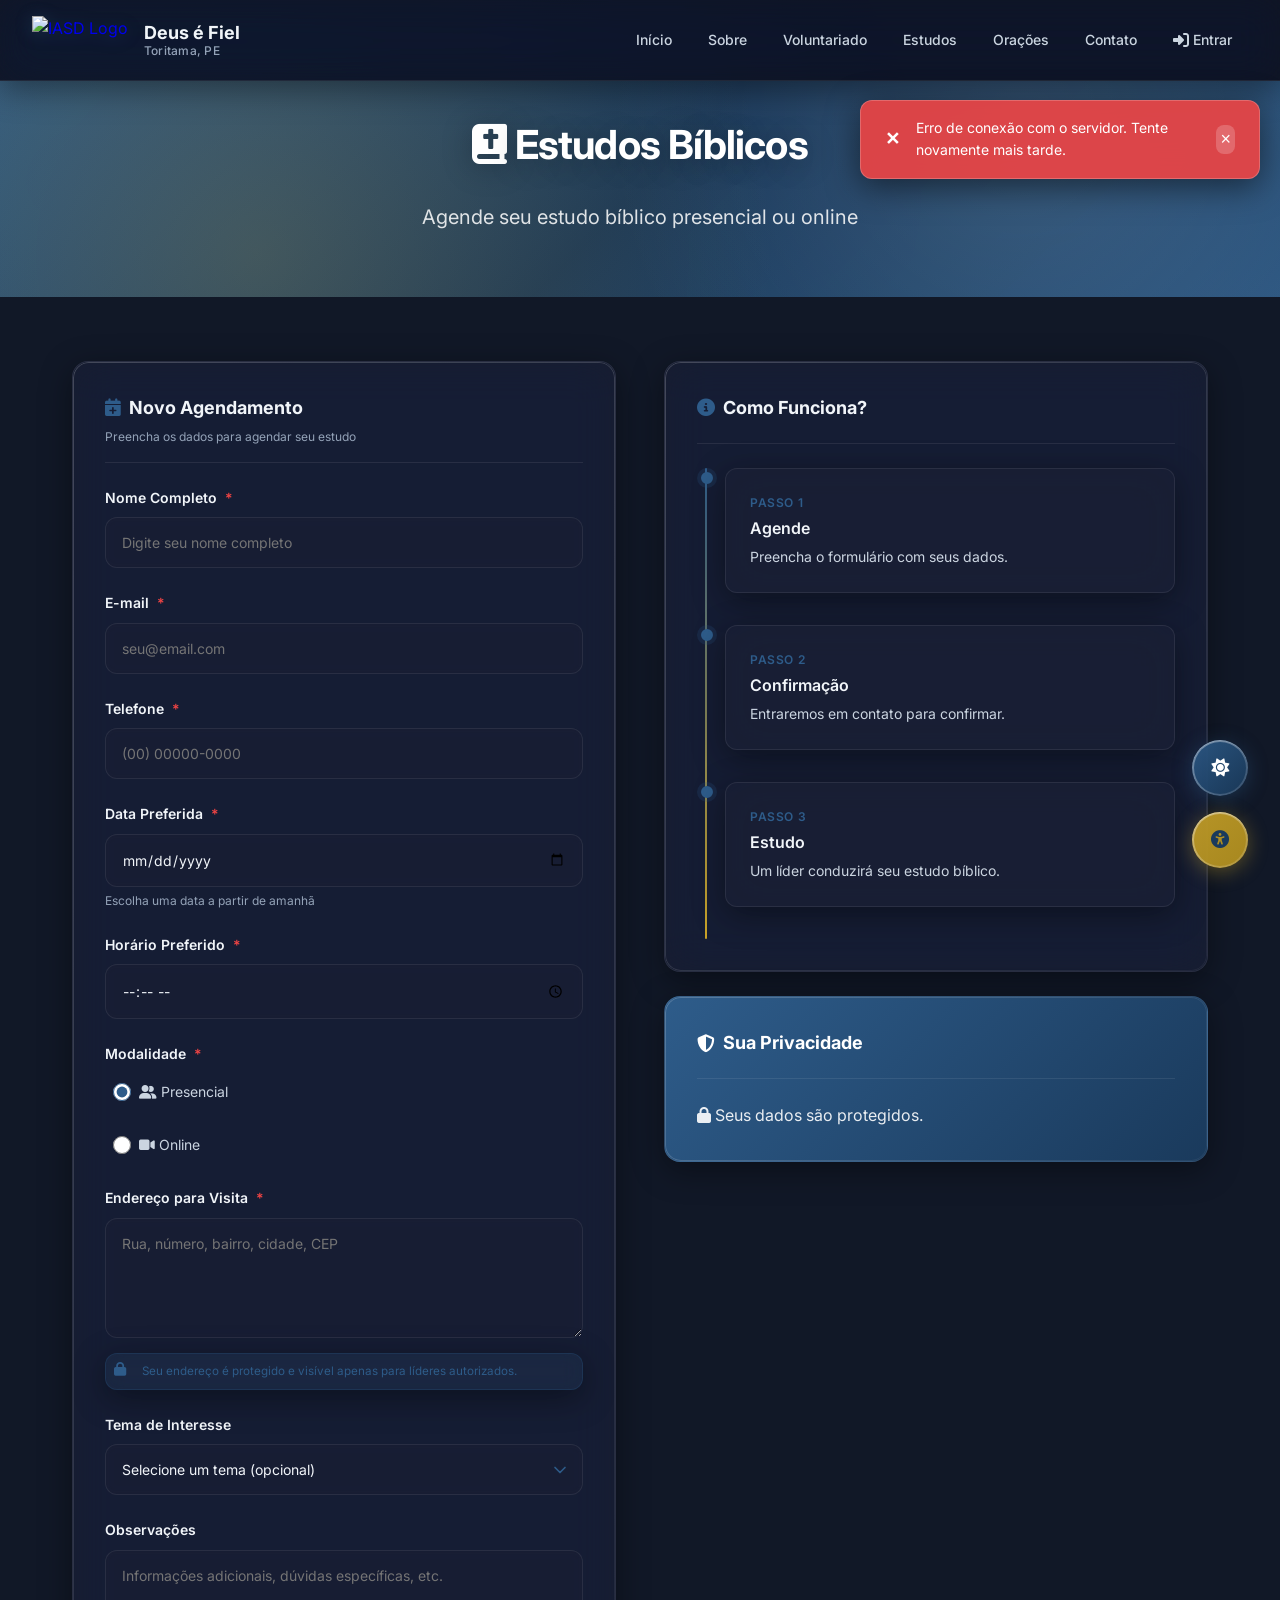
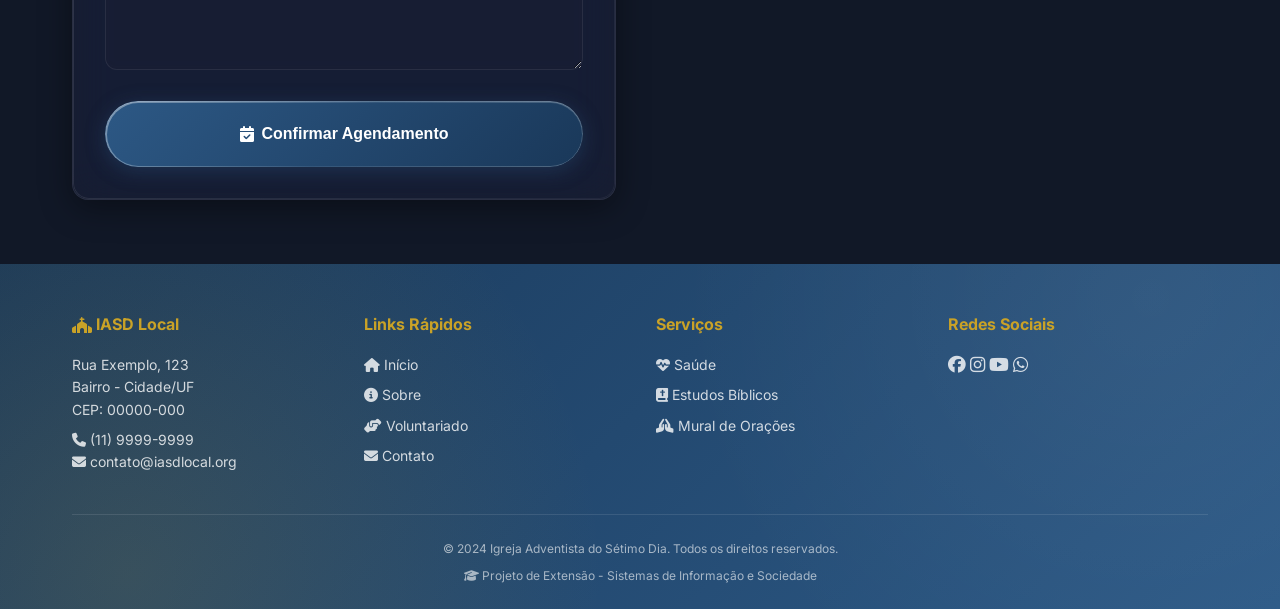
==== commit 7fea914c: "atualização do logo e favicon para o padrão da IASD, além de ajustes no layout para melhor responsiv" ====
--- a/agendamento.html
+++ b/agendamento.html
@@ -30,8 +30,8 @@
     <nav class="navbar" role="navigation" aria-label="Navegação principal">
         <div class="navbar-container">
             <a href="index.html" class="navbar-brand">
-                <img src="https://static.wikia.nocookie.net/logopedia/images/7/72/IASD_%281997%29.png" alt="IASD Logo" class="navbar-logo" style="height: 48px; width: auto;">
-                <div class="navbar-title">IASD<span>Igreja Adventista do Sétimo Dia</span></div>
+                <img src="https://downloads.adventistas.org/pt/wp-content/themes/pa-theme-sedes/assets/sedes/pt/default.svg" alt="IASD Logo" class="navbar-logo" style="height: 48px; width: auto;">
+                <div class="navbar-title">Deus é Fiel<span>Toritama, PE</span></div>
             </a>
             <button class="navbar-toggle" onclick="toggleMenu()"><i class="fas fa-bars"></i></button>
             <ul class="navbar-nav" id="navbarNav">
--- a/css/style.css
+++ b/css/style.css
@@ -1,6 +1,6 @@
 /* ============================================================
-   IASD - DESIGN SYSTEM 2024
-   Glassmorphism Premium + Modo Noturno Automático (Recife)
+   IASD - DESIGN SYSTEM – PROJETO DE EXTENSAO
+   Desenvolvido por Sammy, 2026
    ============================================================ */
 
 /* ============================================================
@@ -87,6 +87,13 @@
     --z-modal: 200;
     --z-toast: 300;
     --z-floating: 400;
+
+    /* Alias */
+    --iasd-text-light: #64748B;
+}
+
+[data-theme="dark"] {
+    --iasd-text-light: #94A3B8;
 }
 
 /* ============================================================
@@ -177,6 +184,10 @@
         radial-gradient(ellipse at 90% 80%, rgba(var(--iasd-accent-rgb), 0.05) 0%, transparent 50%);
     pointer-events: none;
     z-index: -1;
+}
+
+a {
+    text-decoration: none;
 }
 
 /* ============================================================
@@ -1174,3 +1185,180 @@
         padding: var(--spacing-sm) var(--spacing-md);
     }
 }
+
+/* ============================================================
+   19. CONTAINER E LAYOUT GRID
+   ============================================================ */
+
+.container {
+    width: 100%;
+    max-width: 1200px;
+    margin: 0 auto;
+    padding: 0 var(--spacing-xl);
+}
+
+.container-narrow {
+    width: 100%;
+    max-width: 800px;
+    margin: 0 auto;
+    padding: 0 var(--spacing-xl);
+}
+
+/* Grids responsivos */
+.grid {
+    display: grid;
+    gap: var(--spacing-xl);
+}
+
+.grid-2 {
+    grid-template-columns: repeat(2, 1fr);
+}
+
+.grid-3 {
+    grid-template-columns: repeat(3, 1fr);
+}
+
+.grid-4 {
+    grid-template-columns: repeat(4, 1fr);
+}
+
+@media (max-width: 1100px) {
+    .grid-4 {
+        grid-template-columns: repeat(2, 1fr);
+    }
+}
+
+@media (max-width: 900px) {
+    .grid-3 {
+        grid-template-columns: repeat(2, 1fr);
+    }
+}
+
+@media (max-width: 700px) {
+    .grid-2,
+    .grid-3,
+    .grid-4 {
+        grid-template-columns: 1fr;
+    }
+}
+
+/* ============================================================
+   20. FEATURE CARDS (CARDS DE RECURSOS DA HOMEPAGE)
+   ============================================================ */
+
+.feature-card {
+    background: var(--bg-card);
+    backdrop-filter: blur(var(--glass-blur)) saturate(var(--glass-saturation));
+    -webkit-backdrop-filter: blur(var(--glass-blur)) saturate(var(--glass-saturation));
+    border: 1px solid var(--border-light);
+    border-radius: var(--radius-lg);
+    padding: var(--spacing-xl);
+    box-shadow: var(--glass-shadow);
+    transition: all var(--transition-normal);
+    display: flex;
+    flex-direction: column;
+    align-items: center;
+    text-align: center;
+    gap: var(--spacing-md);
+    position: relative;
+    overflow: hidden;
+}
+
+.feature-card::before {
+    content: '';
+    position: absolute;
+    inset: 0;
+    border-radius: var(--radius-lg);
+    padding: 1px;
+    background: linear-gradient(135deg, rgba(255,255,255,0.4), rgba(255,255,255,0.05));
+    -webkit-mask: linear-gradient(#fff 0 0) content-box, linear-gradient(#fff 0 0);
+    mask: linear-gradient(#fff 0 0) content-box, linear-gradient(#fff 0 0);
+    -webkit-mask-composite: xor;
+    mask-composite: exclude;
+    opacity: 0.5;
+    transition: opacity var(--transition-normal);
+}
+
+.feature-card:hover {
+    transform: translateY(-6px);
+    box-shadow: var(--glass-shadow-strong);
+}
+
+.feature-card:hover::before {
+    opacity: 1;
+}
+
+.feature-icon {
+    width: 64px;
+    height: 64px;
+    border-radius: var(--radius-full);
+    background: linear-gradient(135deg,
+        rgba(var(--iasd-primary-rgb), 0.9),
+        rgba(var(--iasd-secondary-rgb), 0.9));
+    display: flex;
+    align-items: center;
+    justify-content: center;
+    font-size: var(--font-size-xl);
+    color: white;
+    box-shadow: 0 4px 20px rgba(var(--iasd-primary-rgb), 0.35);
+    flex-shrink: 0;
+}
+
+.feature-title {
+    font-size: var(--font-size-lg);
+    font-weight: 700;
+    color: var(--iasd-primary);
+    margin: 0;
+}
+
+.feature-description {
+    font-size: var(--font-size-sm);
+    color: var(--text-secondary);
+    line-height: 1.7;
+    flex: 1;
+    margin: 0;
+}
+
+/* Card title flex fix */
+.card-title {
+    display: flex;
+    align-items: center;
+    gap: var(--spacing-sm);
+}
+
+/* ============================================================
+   21. GLASS BUTTON (variant usada em index)
+   ============================================================ */
+
+.glass-btn {
+    display: inline-flex;
+    align-items: center;
+    justify-content: center;
+    gap: var(--spacing-sm);
+    padding: var(--spacing-md) var(--spacing-xl);
+    font-size: var(--font-size-sm);
+    font-weight: 600;
+    text-decoration: none;
+    border: 1.5px solid rgba(255, 255, 255, 0.4);
+    border-radius: var(--radius-full);
+    cursor: pointer;
+    background: rgba(255, 255, 255, 0.15);
+    backdrop-filter: blur(10px);
+    color: white;
+    transition: all var(--transition-normal);
+}
+
+.glass-btn:hover {
+    background: rgba(255, 255, 255, 0.25);
+    transform: translateY(-3px);
+    color: white;
+}
+
+/* ============================================================
+   22. IASD TEXT LIGHT (alias para text-muted)
+   ============================================================ */
+
+.iasd-text-light,
+[style*="--iasd-text-light"] {
+    color: var(--text-muted);
+}
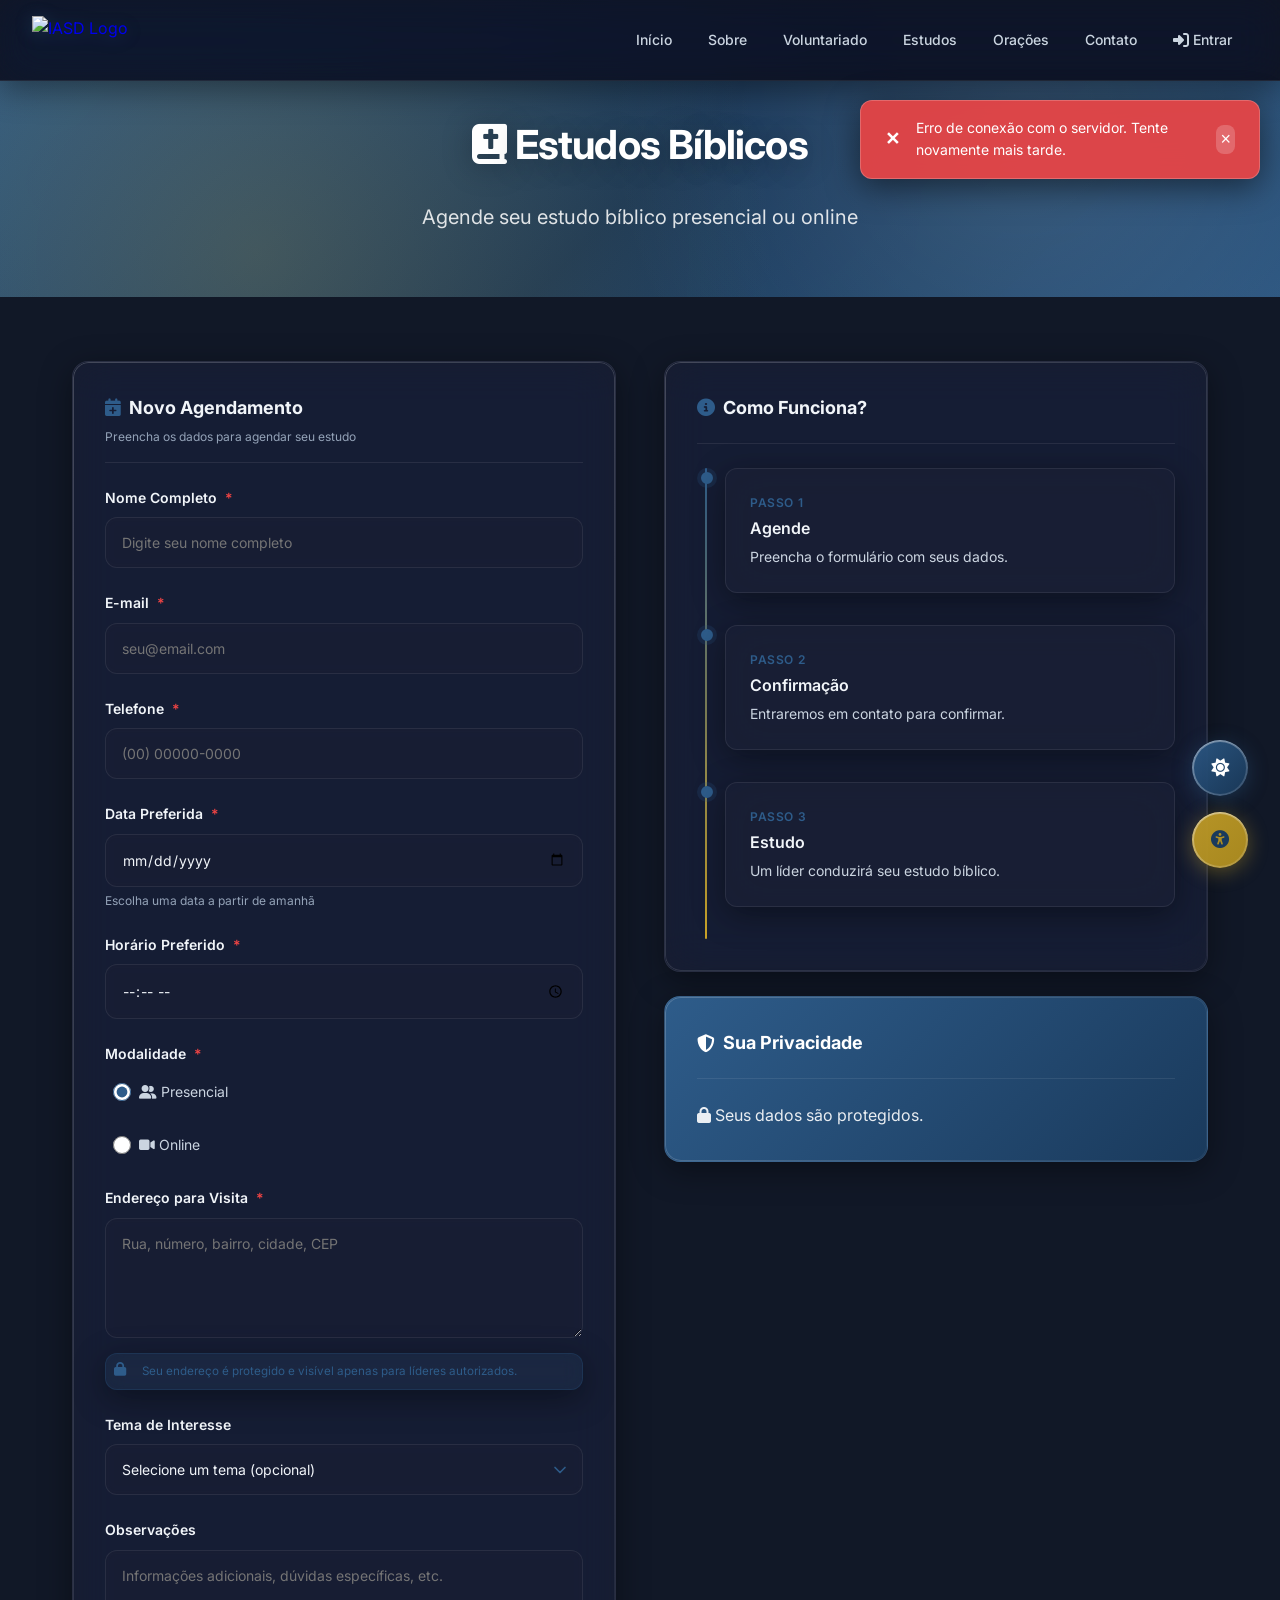
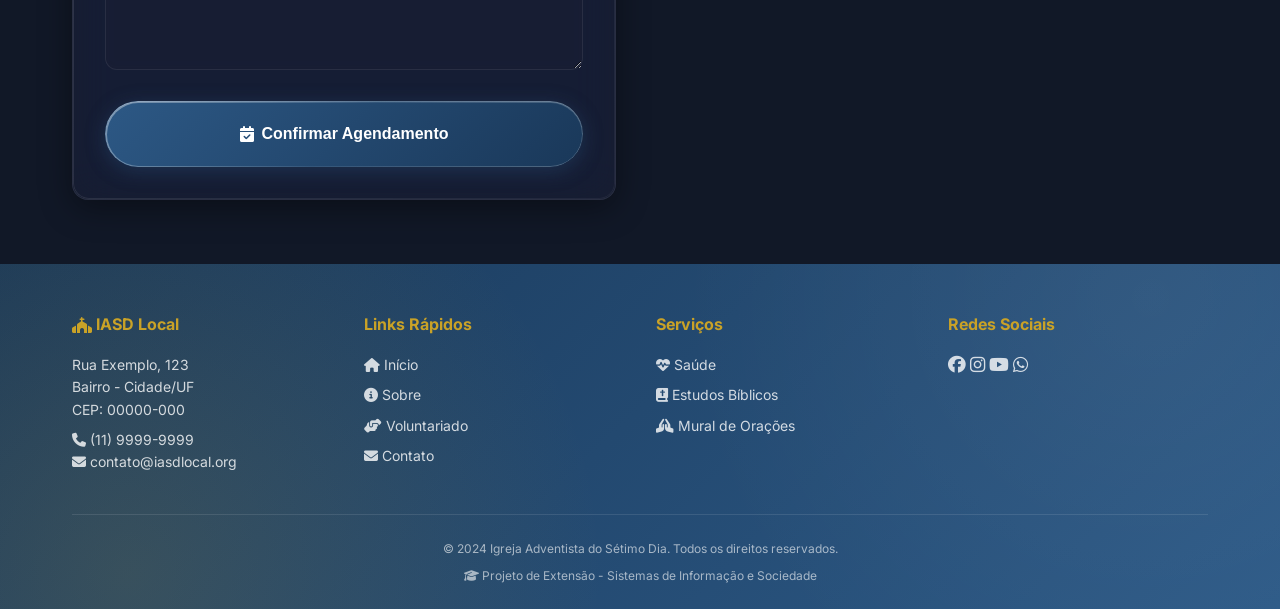
==== commit 09b958c3: "cara eu nao posso ser frontend nao aguento mais" ====
--- a/agendamento.html
+++ b/agendamento.html
@@ -31,7 +31,7 @@
         <div class="navbar-container">
             <a href="index.html" class="navbar-brand">
                 <img src="https://downloads.adventistas.org/pt/wp-content/themes/pa-theme-sedes/assets/sedes/pt/default.svg" alt="IASD Logo" class="navbar-logo" style="height: 48px; width: auto;">
-                <div class="navbar-title">Deus é Fiel<span>Toritama, PE</span></div>
+                <div class="navbar-title"> <span> </span></div>
             </a>
             <button class="navbar-toggle" onclick="toggleMenu()"><i class="fas fa-bars"></i></button>
             <ul class="navbar-nav" id="navbarNav">
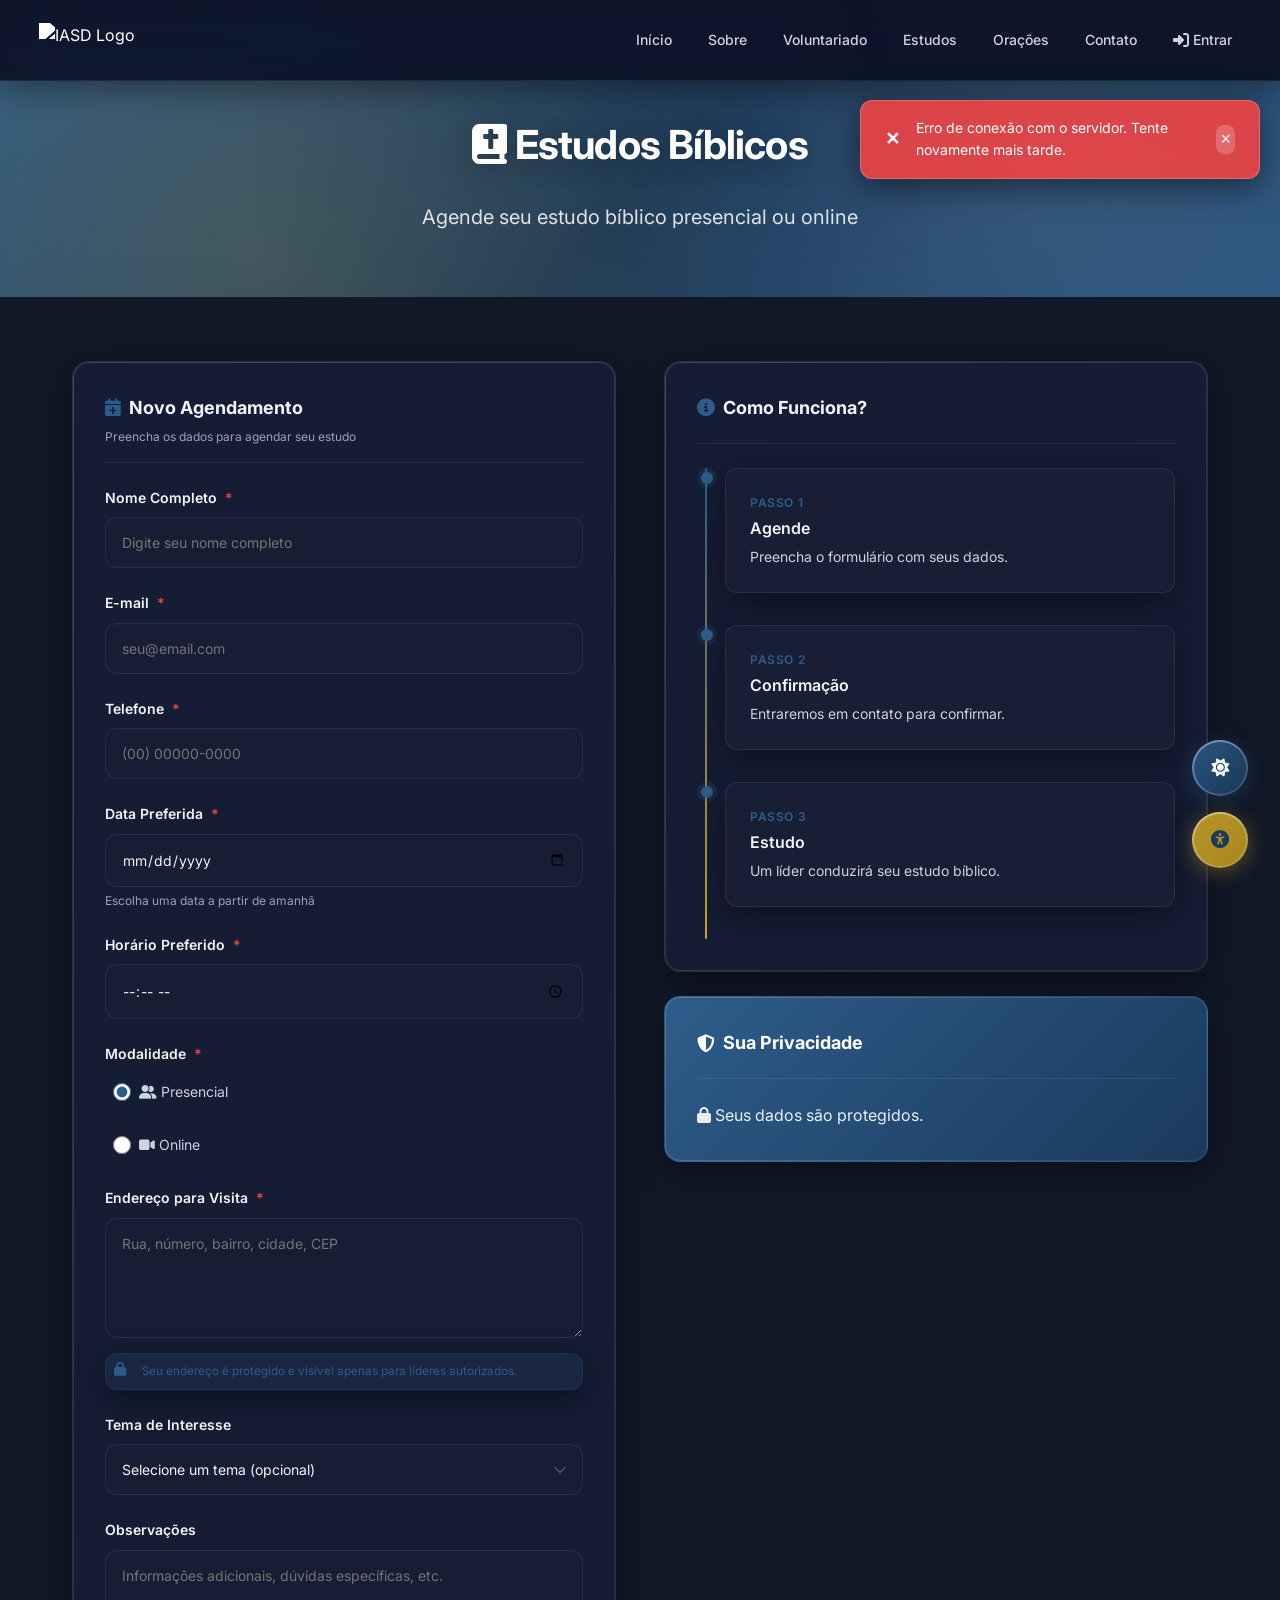
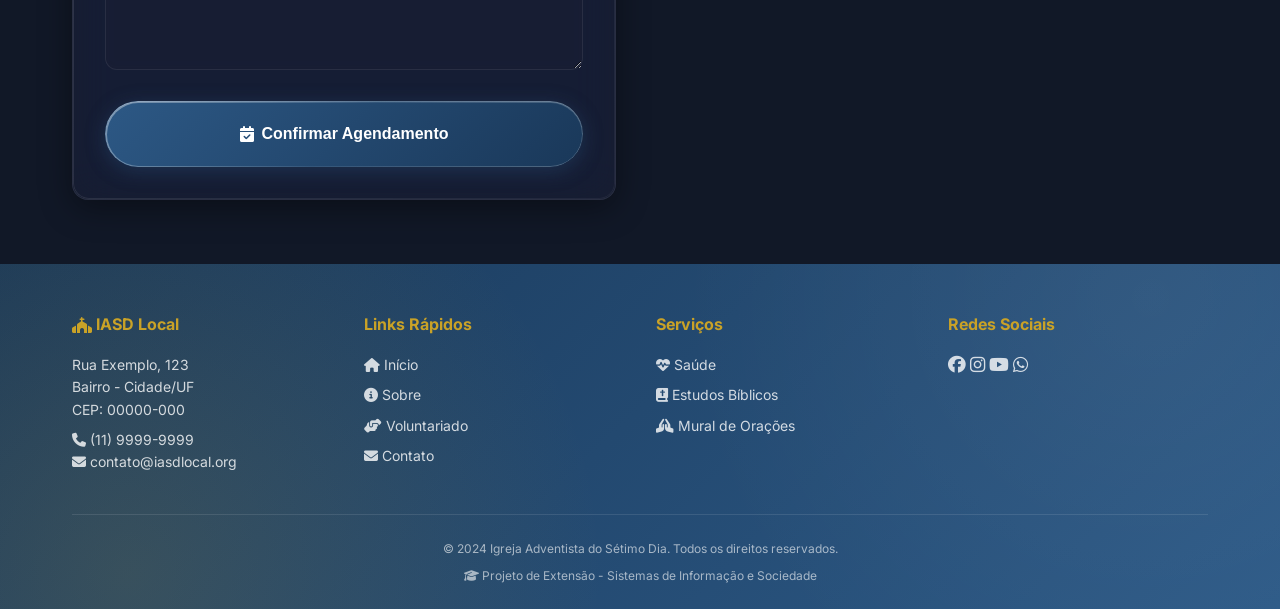
==== commit 67ef6158: "Ajustes finos no design para garantir melhor visibilidade da logo IASD no modo noturno." ====
--- a/agendamento.html
+++ b/agendamento.html
@@ -30,7 +30,7 @@
     <nav class="navbar" role="navigation" aria-label="Navegação principal">
         <div class="navbar-container">
             <a href="index.html" class="navbar-brand">
-                <img src="https://downloads.adventistas.org/pt/wp-content/themes/pa-theme-sedes/assets/sedes/pt/default.svg" alt="IASD Logo" class="navbar-logo" style="height: 48px; width: auto;">
+                <img src="https://downloads.adventistas.org/pt/wp-content/themes/pa-theme-sedes/assets/sedes/pt/default.svg" alt="IASD Logo" class="navbar-logo" style="height: 48px; padding: 7px; width: auto;">
                 <div class="navbar-title"> <span> </span></div>
             </a>
             <button class="navbar-toggle" onclick="toggleMenu()"><i class="fas fa-bars"></i></button>
--- a/css/style.css
+++ b/css/style.css
@@ -42,7 +42,7 @@
     /* TEMA CLARO - Bordas */
     --border-light: rgba(255, 255, 255, 0.5);
     --border-medium: rgba(255, 255, 255, 0.3);
-    --border-glow: rgba(46, 92, 138, 0.15);
+    --border-glow: rgba(46, 92, 138, 0.005);
     
     /* Glassmorphism */
     --glass-blur: 20px;
@@ -123,6 +123,18 @@
     /* Glassmorphism Dark */
     --glass-shadow: 0 8px 32px rgba(0, 0, 0, 0.4);
     --glass-shadow-strong: 0 8px 32px rgba(0, 0, 0, 0.5);
+}
+
+/* ============================================================
+   LOGO - MODO ESCURO (inverte para branco)
+   ============================================================ */
+
+[data-theme="dark"] .navbar-logo {
+    filter: brightness(0) invert(1);
+}
+
+[data-theme="dark"] .logo-sobre {
+    filter: brightness(0) invert(1);
 }
 
 /* ============================================================
@@ -688,7 +700,7 @@
 
 .section {
     padding: var(--spacing-3xl) 0;
-    position: relative;
+    position: block;
 }
 
 .section-header {
--- a/css/components.css
+++ b/css/components.css
@@ -794,7 +794,6 @@
     width: 24px;
     height: 24px;
     display: flex;
-    align-items: center;
     justify-content: center;
     background: var(--bg-glass);
     border-radius: 50%;
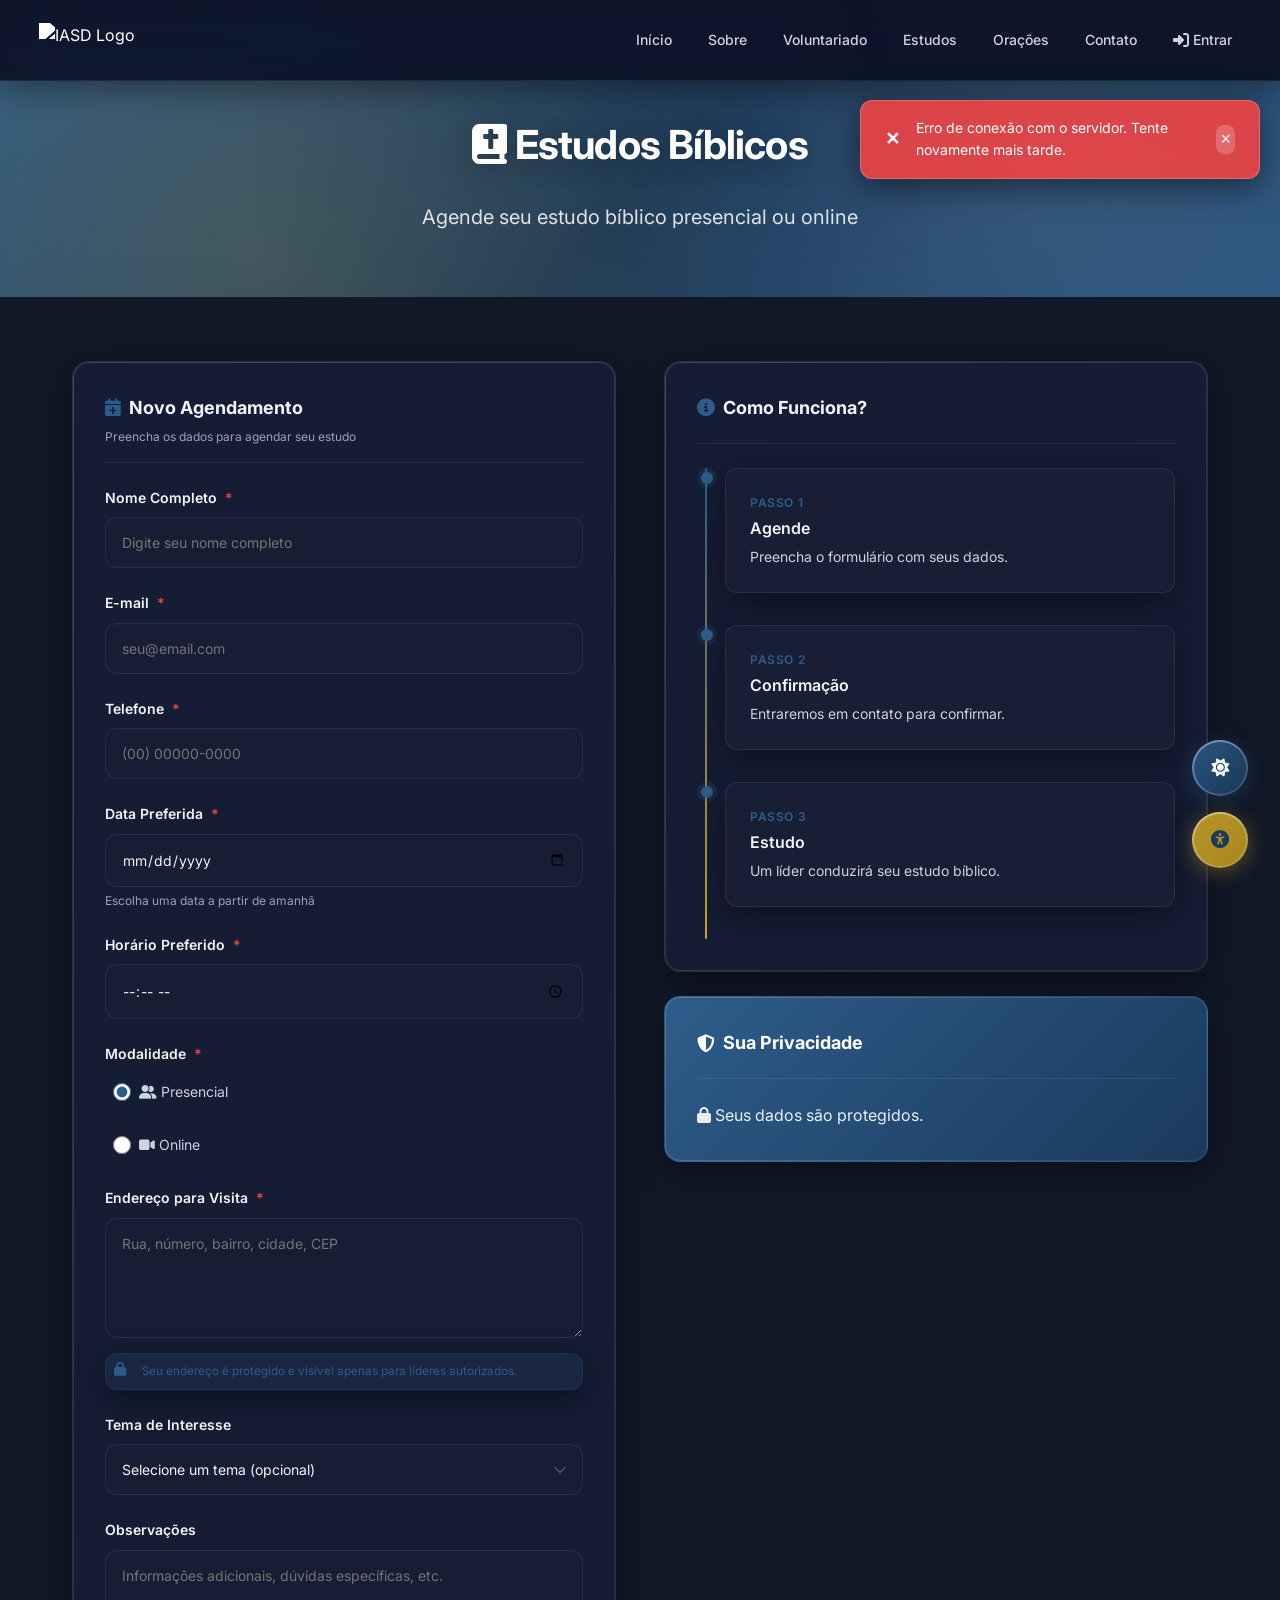
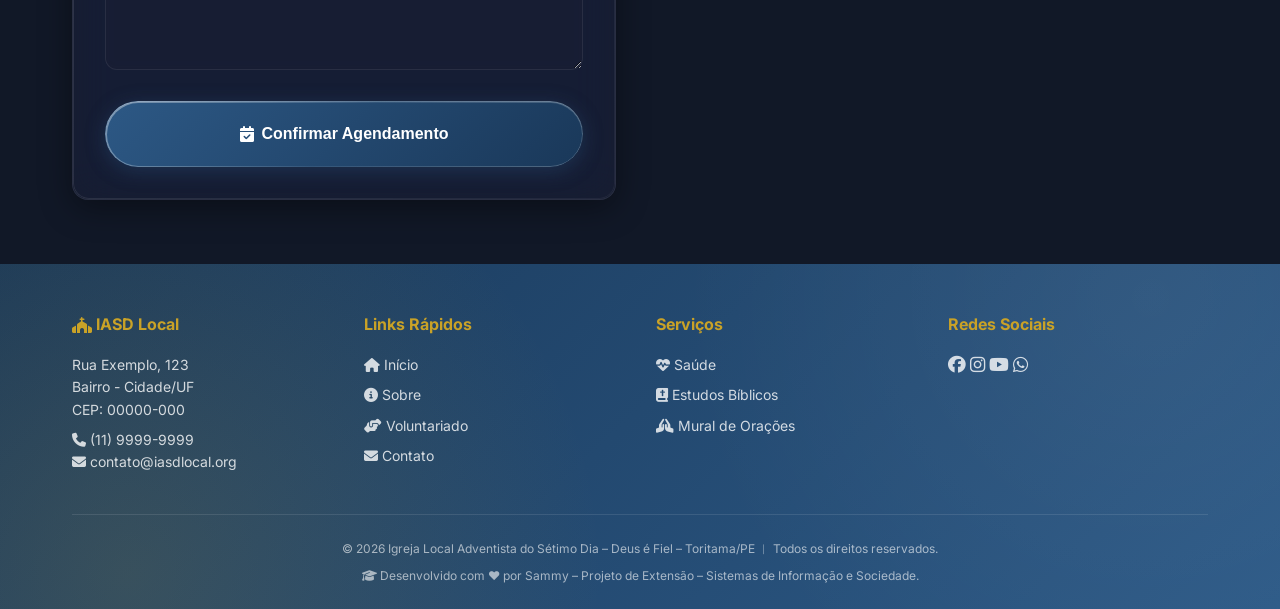
==== commit 7c91fedb: "rodapé atualizado em todas as páginas" ====
--- a/agendamento.html
+++ b/agendamento.html
@@ -207,8 +207,13 @@
                 </div>
             </div>
             <div class="footer-bottom">
-                <p>&copy; 2024 Igreja Adventista do Sétimo Dia. Todos os direitos reservados.</p>
-                <p style="margin-top: var(--spacing-sm);"><i class="fas fa-graduation-cap"></i> Projeto de Extensão - Sistemas de Informação e Sociedade</p>
+                <p>
+                    &copy; 2026 Igreja Local Adventista do Sétimo Dia – Deus é Fiel – Toritama/PE  ︱  Todos os direitos reservados.
+                </p>
+                <p style="margin-top: var(--spacing-sm);">
+                    <i class="fas fa-graduation-cap"></i>
+                    Desenvolvido com ♥ por Sammy – Projeto de Extensão – Sistemas de Informação e Sociedade.
+                </p>
             </div>
         </div>
     </footer>
--- a/css/style.css
+++ b/css/style.css
@@ -35,7 +35,7 @@
     
     /* TEMA CLARO - Textos */
     --text-primary: #0F172A;
-    --text-secondary: #334155;
+    --text-secondary: #7c8797;
     --text-muted: #64748B;
     --text-inverse: #FFFFFF;
     
@@ -126,7 +126,7 @@
 }
 
 /* ============================================================
-   LOGO - MODO ESCURO (inverte para branco)
+   2.1. LOGO - MODO ESCURO (inverte para branco)
    ============================================================ */
 
 [data-theme="dark"] .navbar-logo {
@@ -458,6 +458,7 @@
         display: flex;
         align-items: center;
         justify-content: center;
+        transition: all var(--transition-slow);
     }
     
     .navbar-nav {
@@ -476,7 +477,13 @@
     }
     
     .navbar-nav.active {
-        display: flex;
+        display: table-header-group;
+        position: flex;
+        margin-inline: inherit;
+        margin-right: 0px;
+        max-width: fit-content;
+        border-radius: 0 0 0 var(--radius-xl);
+        transition: all var(--transition-fast);
     }
     
     .nav-link {
@@ -648,13 +655,13 @@
         rgba(184, 148, 31, 0.95));
     color: var(--iasd-secondary);
     box-shadow: 
-        0 4px 20px rgba(var(--iasd-accent-rgb), 0.35),
+        0 2px 20px rgba(var(--iasd-accent-rgb), 0.15),
         inset 0 1px 0 rgba(255, 255, 255, 0.3);
 }
 
 .btn-accent:hover {
     box-shadow: 
-        0 8px 30px rgba(var(--iasd-accent-rgb), 0.45),
+        0 8px 30px rgba(var(--iasd-accent-rgb), 0.25),
         inset 0 1px 0 rgba(255, 255, 255, 0.4);
     color: var(--iasd-secondary);
 }
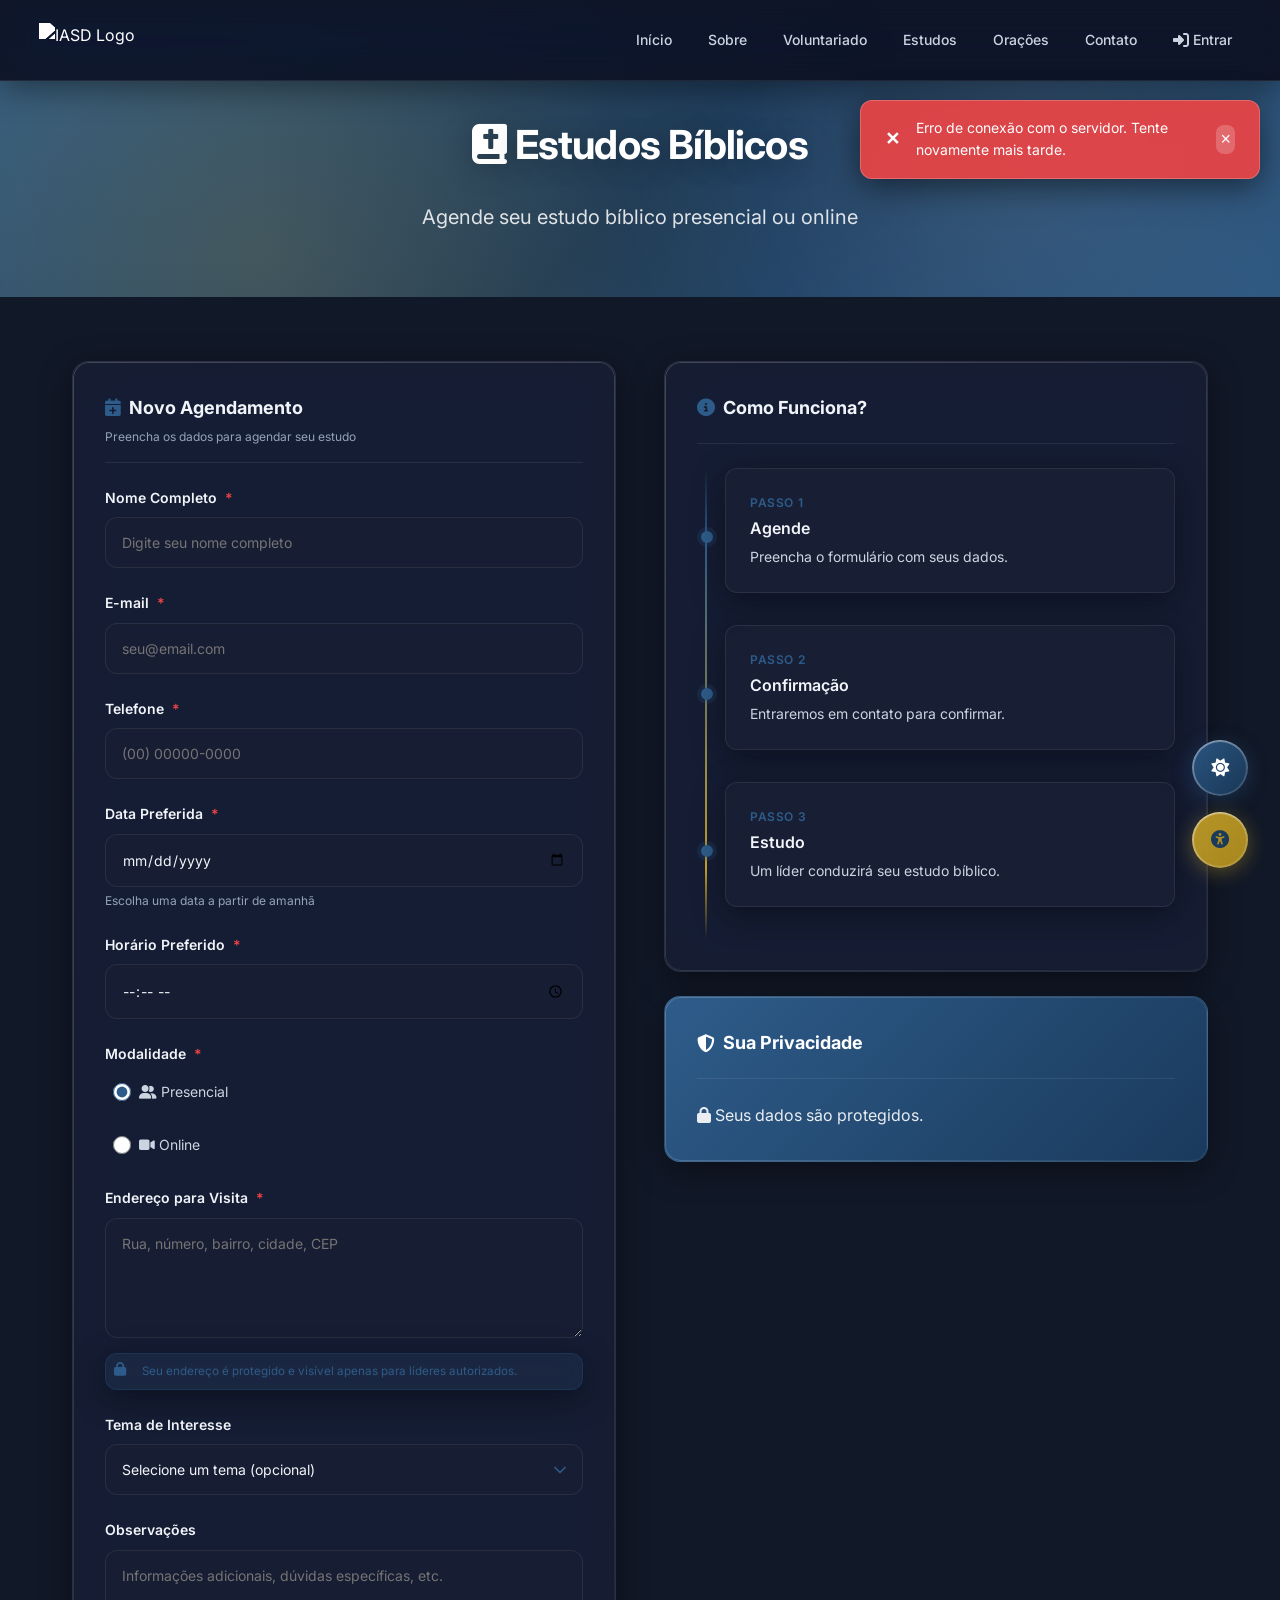
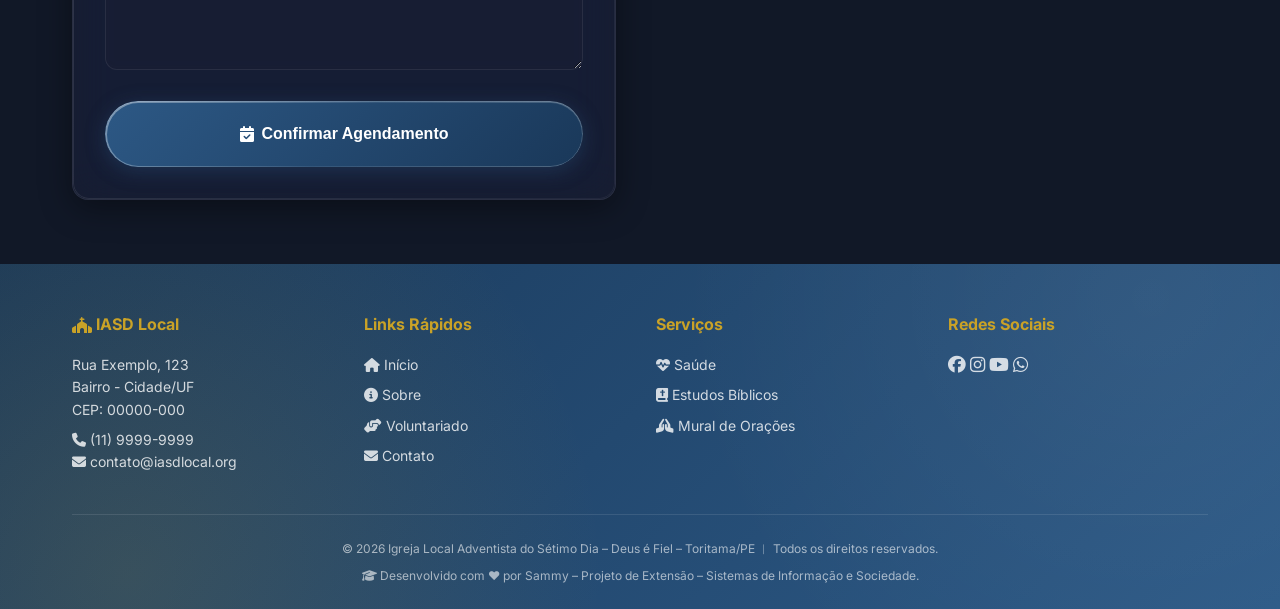
==== commit 5b6818c7: "Ajustes de layout e correção de links" ====
--- a/agendamento.html
+++ b/agendamento.html
@@ -292,17 +292,22 @@
         }
         
         function toggleModalidadeFields() {
-            const modalidade = document.querySelector('input[name="modalidade"]:checked').value;
+            // garante que ele pega o valor exato que o usuário selecionou naquele momento
+            const modalidadeAtiva = document.querySelector('input[name="modalidade"]:checked').value;
             const enderecoField = document.getElementById('endereco-field');
             const linkField = document.getElementById('link-field');
-            if (modalidade === 'presencial') {
+            const enderecoInput = document.getElementById('agendamento-endereco');
+            
+            if (modalidadeAtiva === 'presencial') {
                 enderecoField.style.display = 'block';
                 linkField.style.display = 'none';
-                document.getElementById('agendamento-endereco').required = true;
+                enderecoInput.required = true;
             } else {
                 enderecoField.style.display = 'none';
                 linkField.style.display = 'block';
-                document.getElementById('agendamento-endereco').required = false;
+                enderecoInput.required = false;
+                // remove qualquer erro de validação que possa ter travado o envio
+                enderecoInput.value = ''; 
             }
         }
         
@@ -336,6 +341,9 @@
             submitBtn.innerHTML = '<span class="loading"></span> Enviando...';
             const modalidade = document.querySelector('input[name="modalidade"]:checked').value;
             const agendamentoData = {
+                nome: document.getElementById('agendamento-nome').value,
+                email: document.getElementById('agendamento-email').value,
+                telefone: document.getElementById('agendamento-telefone').value,
                 dataPreferida: document.getElementById('agendamento-data').value,
                 horarioPreferido: document.getElementById('agendamento-horario').value,
                 modalidade: modalidade,
--- a/css/style.css
+++ b/css/style.css
@@ -729,9 +729,9 @@
     bottom: -8px;
     left: 50%;
     transform: translateX(-50%);
-    width: 50px;
-    height: 3px;
-    background: linear-gradient(90deg, var(--iasd-primary), var(--iasd-accent));
+    width: 75px;
+    height: 2.5px;
+    background: linear-gradient(90deg, transparent 0%, var(--iasd-primary) 25%, var(--iasd-accent) 75%, transparent 100%);
     border-radius: var(--radius-full);
 }
 
@@ -1380,4 +1380,24 @@
 .iasd-text-light,
 [style*="--iasd-text-light"] {
     color: var(--text-muted);
+}
+
+/* ============================================================
+   CORREÇÃO DE BLOQUEIO DE CLIQUES (POINTER EVENTS)
+   ============================================================ */
+.feature-card::before, 
+.feature-card::after,
+.card::before,
+.card::after,
+.btn::before,
+.btn::after {
+    pointer-events: none;
+}
+
+.feature-card a, 
+.feature-card button,
+.card a,
+.card button {
+    position: relative;
+    z-index: 10;
 }
--- a/css/components.css
+++ b/css/components.css
@@ -526,7 +526,8 @@
     top: 0;
     bottom: 0;
     width: 2px;
-    background: linear-gradient(180deg, var(--iasd-primary), var(--iasd-accent));
+    /* o gradiente agora começa invisível (0%), ganha cor (15% a 85%) e some no final (100%) */
+    background: linear-gradient(180deg, transparent 0%, var(--iasd-primary) 15%, var(--iasd-accent) 85%, transparent 100%);
     border-radius: var(--radius-full);
 }
 
@@ -539,7 +540,7 @@
     content: '';
     position: absolute;
     left: -24px;
-    top: 4px;
+    top: 40%;
     width: 12px;
     height: 12px;
     border-radius: 50%;
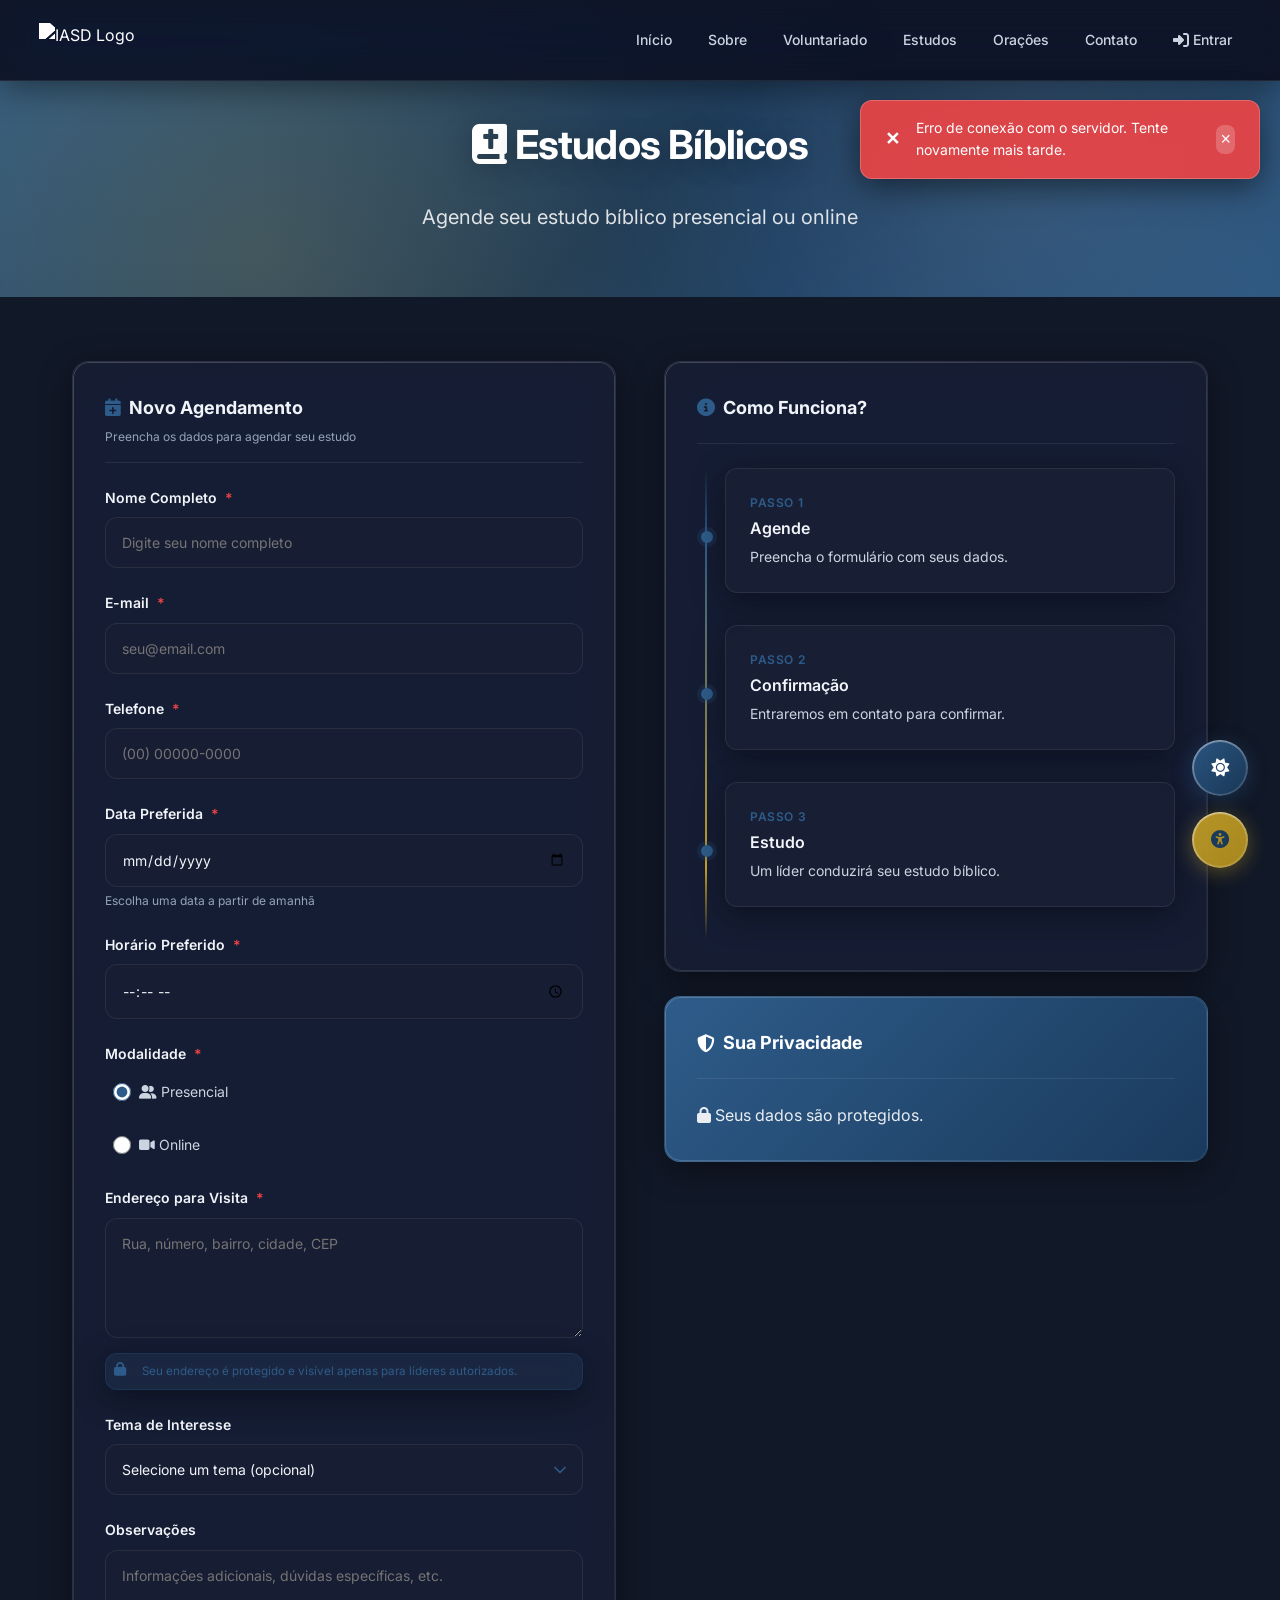
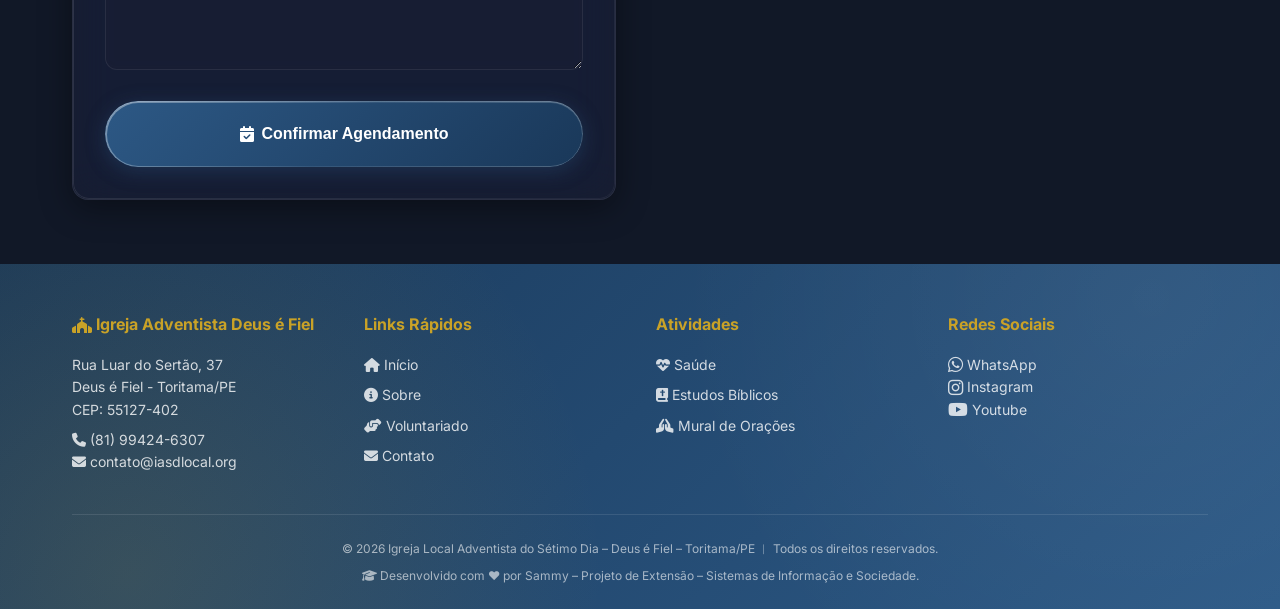
==== commit 51a8a8e5: "<>" ====
--- a/agendamento.html
+++ b/agendamento.html
@@ -175,14 +175,26 @@
         </div>
     </section>
 
-    <footer class="footer">
+     <!-- FOOTER -->
+     <footer class="footer">
         <div class="container">
             <div class="footer-content">
                 <div class="footer-section">
-                    <h4><i class="fas fa-church"></i> IASD Local</h4>
-                    <p>Rua Exemplo, 123<br>Bairro - Cidade/UF<br>CEP: 00000-000</p>
-                    <p><i class="fas fa-phone"></i> (11) 9999-9999<br><i class="fas fa-envelope"></i> contato@iasdlocal.org</p>
-                </div>
+                    <h4>
+                        <i class="fas fa-church"></i>
+                        Igreja Adventista Deus é Fiel
+                    </h4>
+                    <p>
+                        Rua Luar do Sertão, 37<br>
+                        Deus é Fiel - Toritama/PE<br>
+                        CEP: 55127-402
+                    </p>
+                    <p>
+                        <i class="fas fa-phone"></i> (81) 99424-6307<br>
+                        <i class="fas fa-envelope"></i> contato@iasdlocal.org
+                    </p>
+                </div>
+                
                 <div class="footer-section">
                     <h4>Links Rápidos</h4>
                     <p><a href="index.html"><i class="fas fa-home"></i> Início</a></p>
@@ -190,22 +202,24 @@
                     <p><a href="voluntariado.html"><i class="fas fa-hands-helping"></i> Voluntariado</a></p>
                     <p><a href="contato.html"><i class="fas fa-envelope"></i> Contato</a></p>
                 </div>
+                
                 <div class="footer-section">
-                    <h4>Serviços</h4>
+                    <h4>Atividades</h4>
                     <p><a href="voluntariado.html#saude"><i class="fas fa-heartbeat"></i> Saúde</a></p>
                     <p><a href="agendamento.html"><i class="fas fa-book-bible"></i> Estudos Bíblicos</a></p>
                     <p><a href="oracoes.html"><i class="fas fa-praying-hands"></i> Mural de Orações</a></p>
                 </div>
+                
                 <div class="footer-section">
                     <h4>Redes Sociais</h4>
                     <p>
-                        <a href="#" aria-label="Facebook"><i class="fab fa-facebook fa-lg"></i></a>
-                        <a href="#" aria-label="Instagram"><i class="fab fa-instagram fa-lg"></i></a>
-                        <a href="#" aria-label="YouTube"><i class="fab fa-youtube fa-lg"></i></a>
-                        <a href="#" aria-label="WhatsApp"><i class="fab fa-whatsapp fa-lg"></i></a>
+                        <a href="https://wa.me/+5581994246307" aria-label="WhatsApp"><i class="fab fa-whatsapp fa-lg"></i> WhatsApp</a><br>
+                        <a href="https://www.instagram.com/iasddeusefiel/" aria-label="Instagram"><i class="fab fa-instagram fa-lg"></i> Instagram</a><br>
+                        <a href="https://www.youtube.com/@adventistasbrasil" aria-label="YouTube"><i class="fab fa-youtube fa-lg"></i> Youtube</a>
                     </p>
                 </div>
             </div>
+            
             <div class="footer-bottom">
                 <p>
                     &copy; 2026 Igreja Local Adventista do Sétimo Dia – Deus é Fiel – Toritama/PE  ︱  Todos os direitos reservados.
